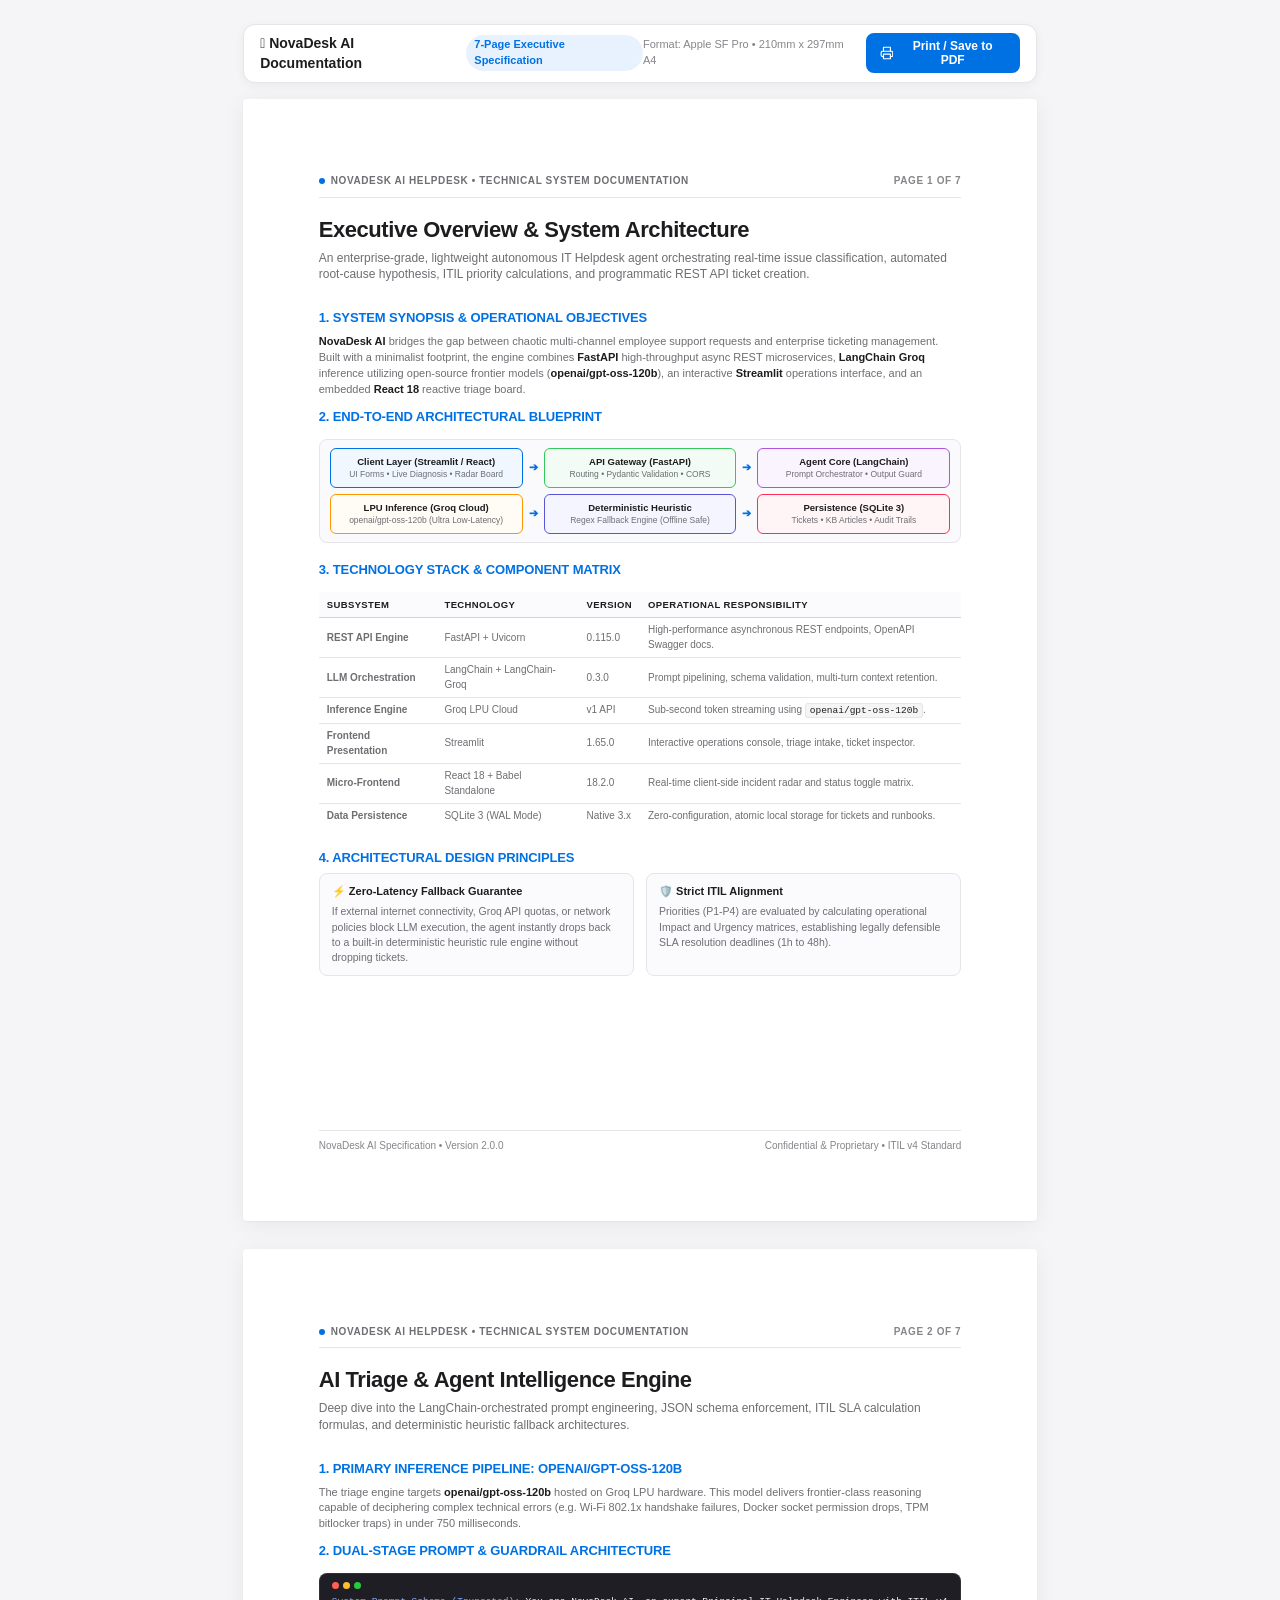
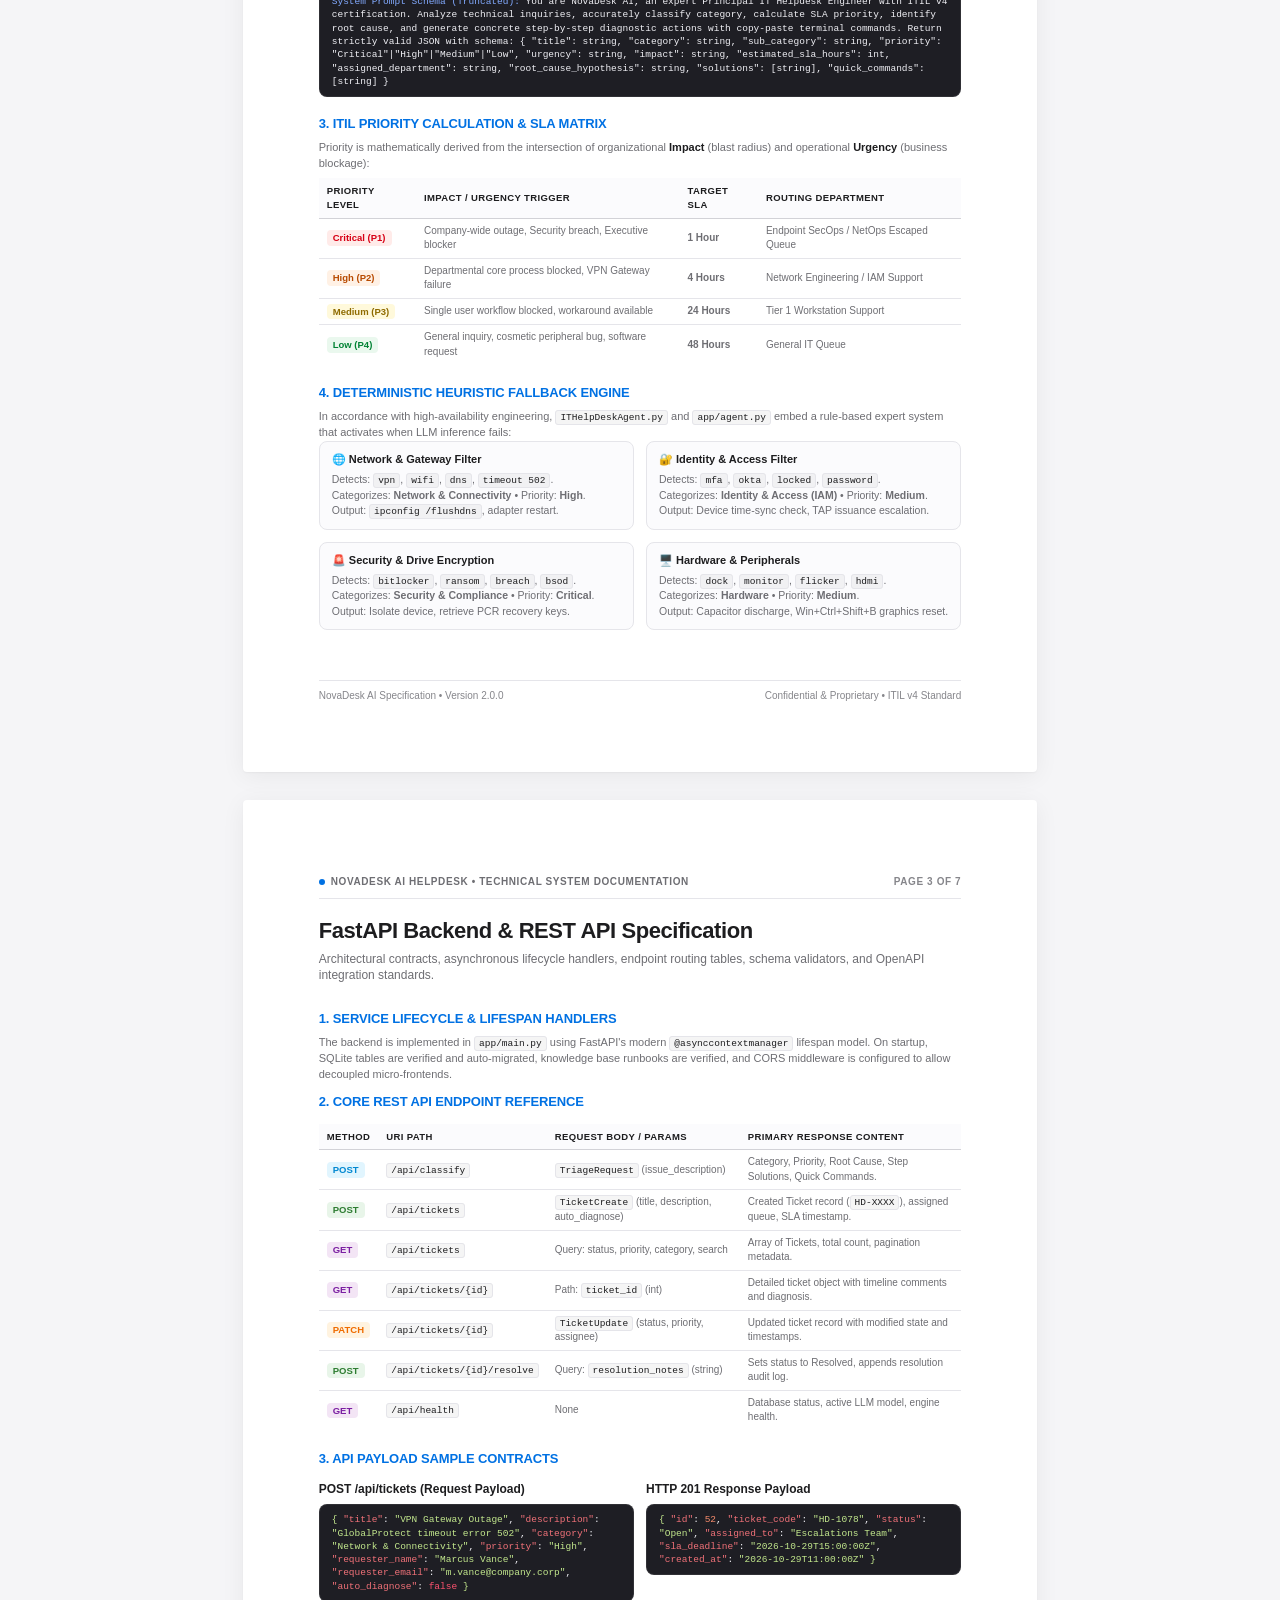
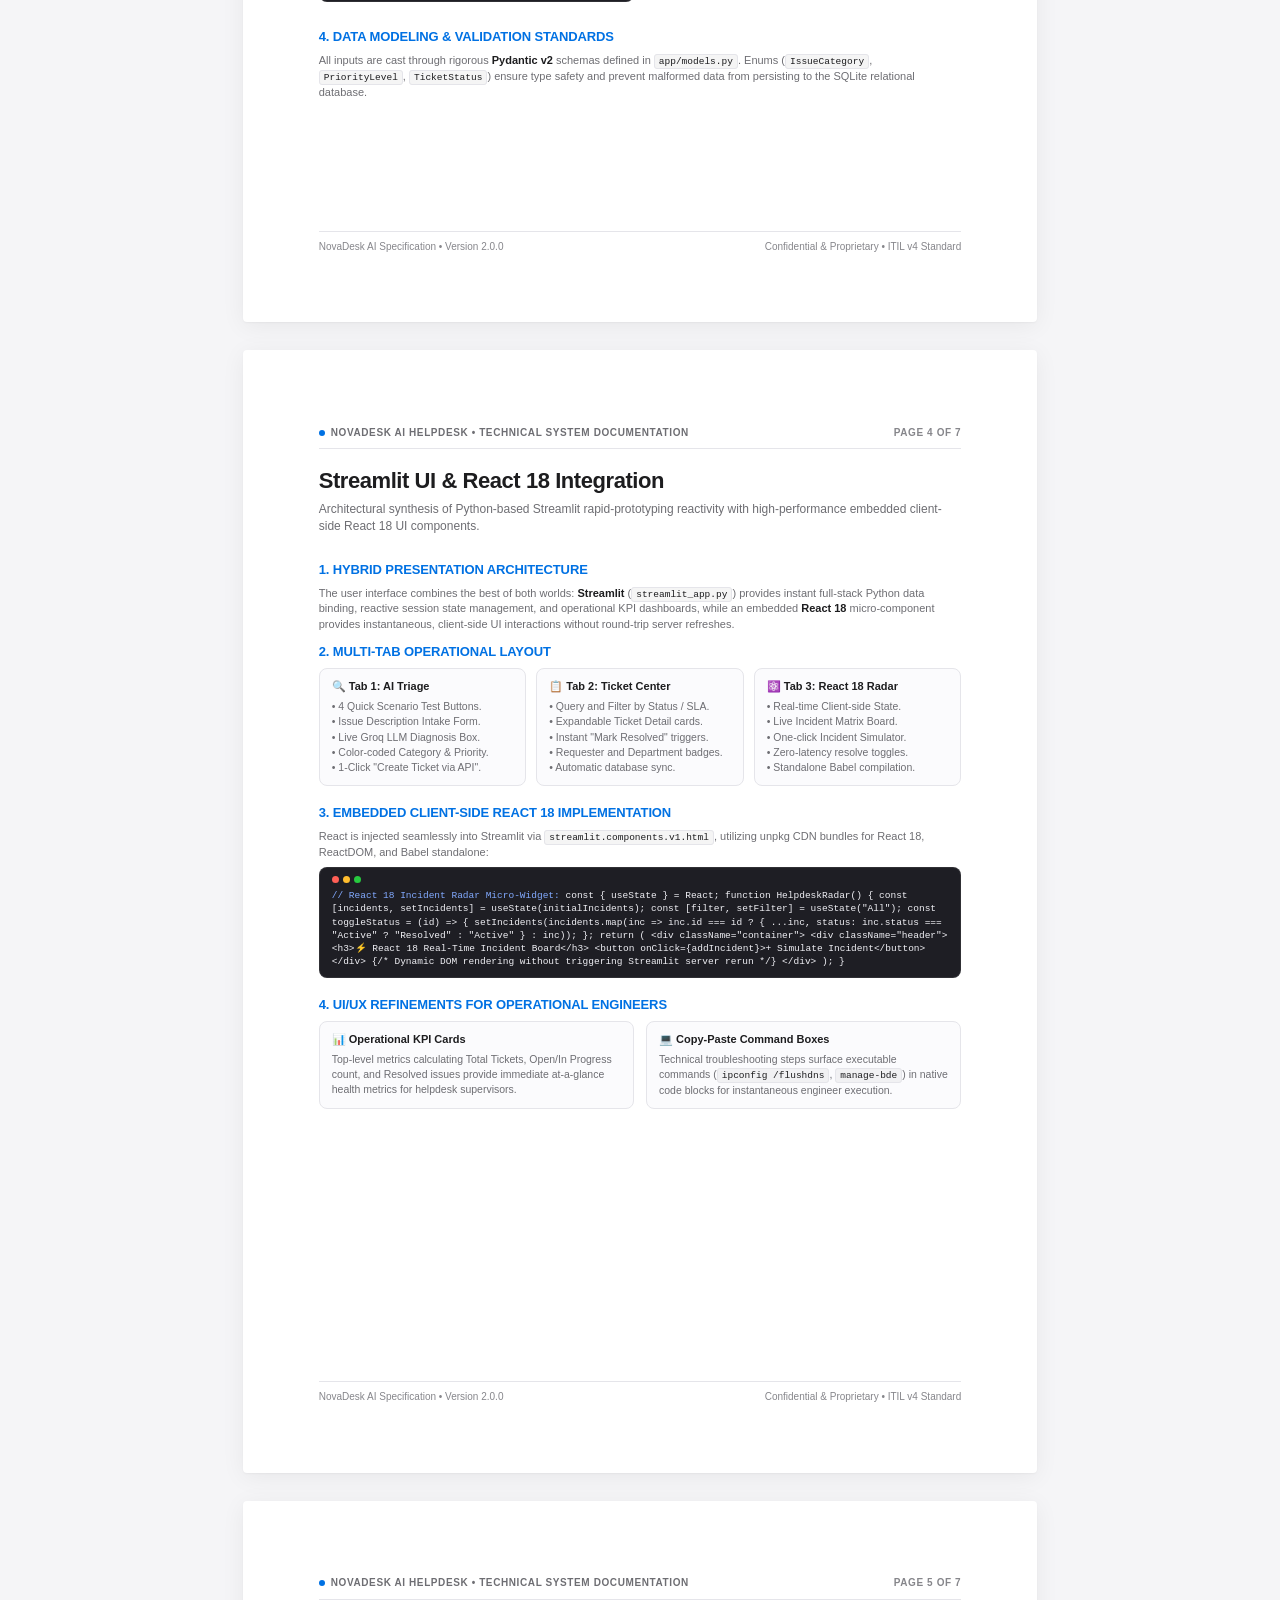
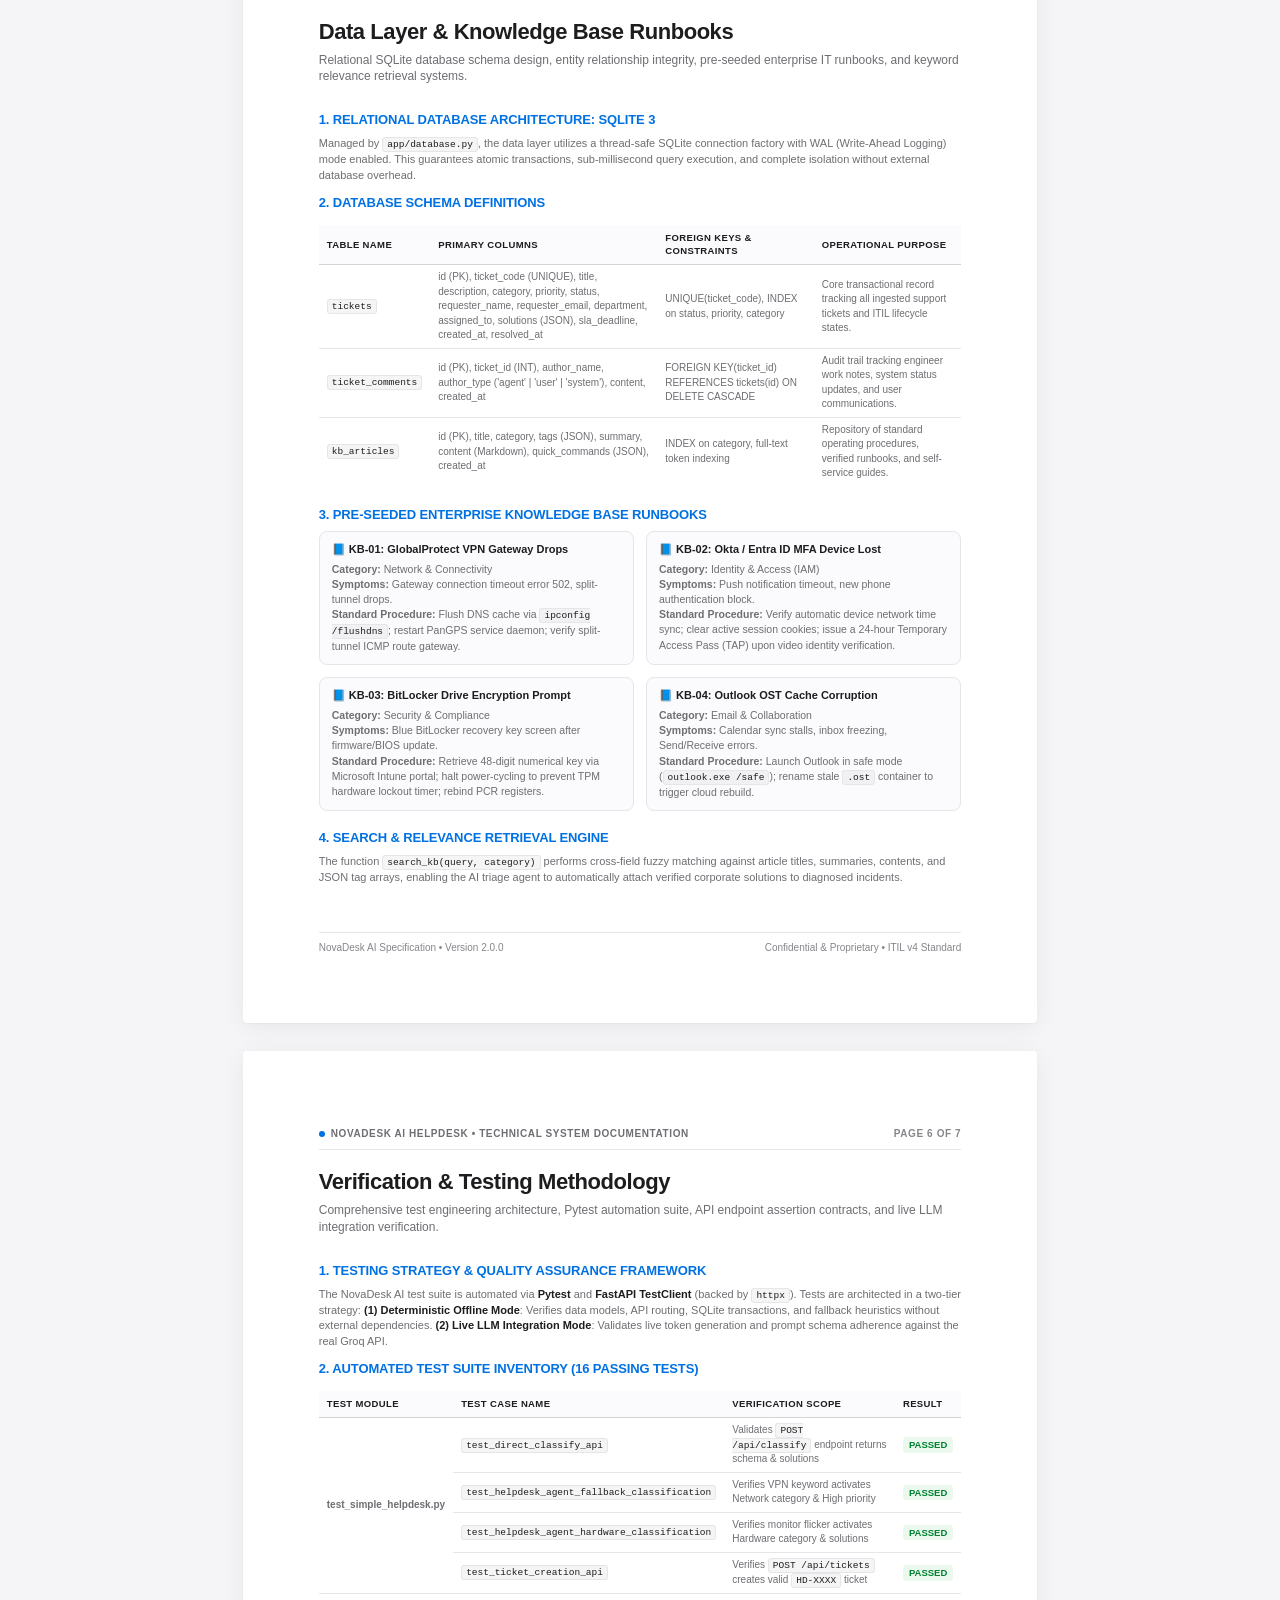
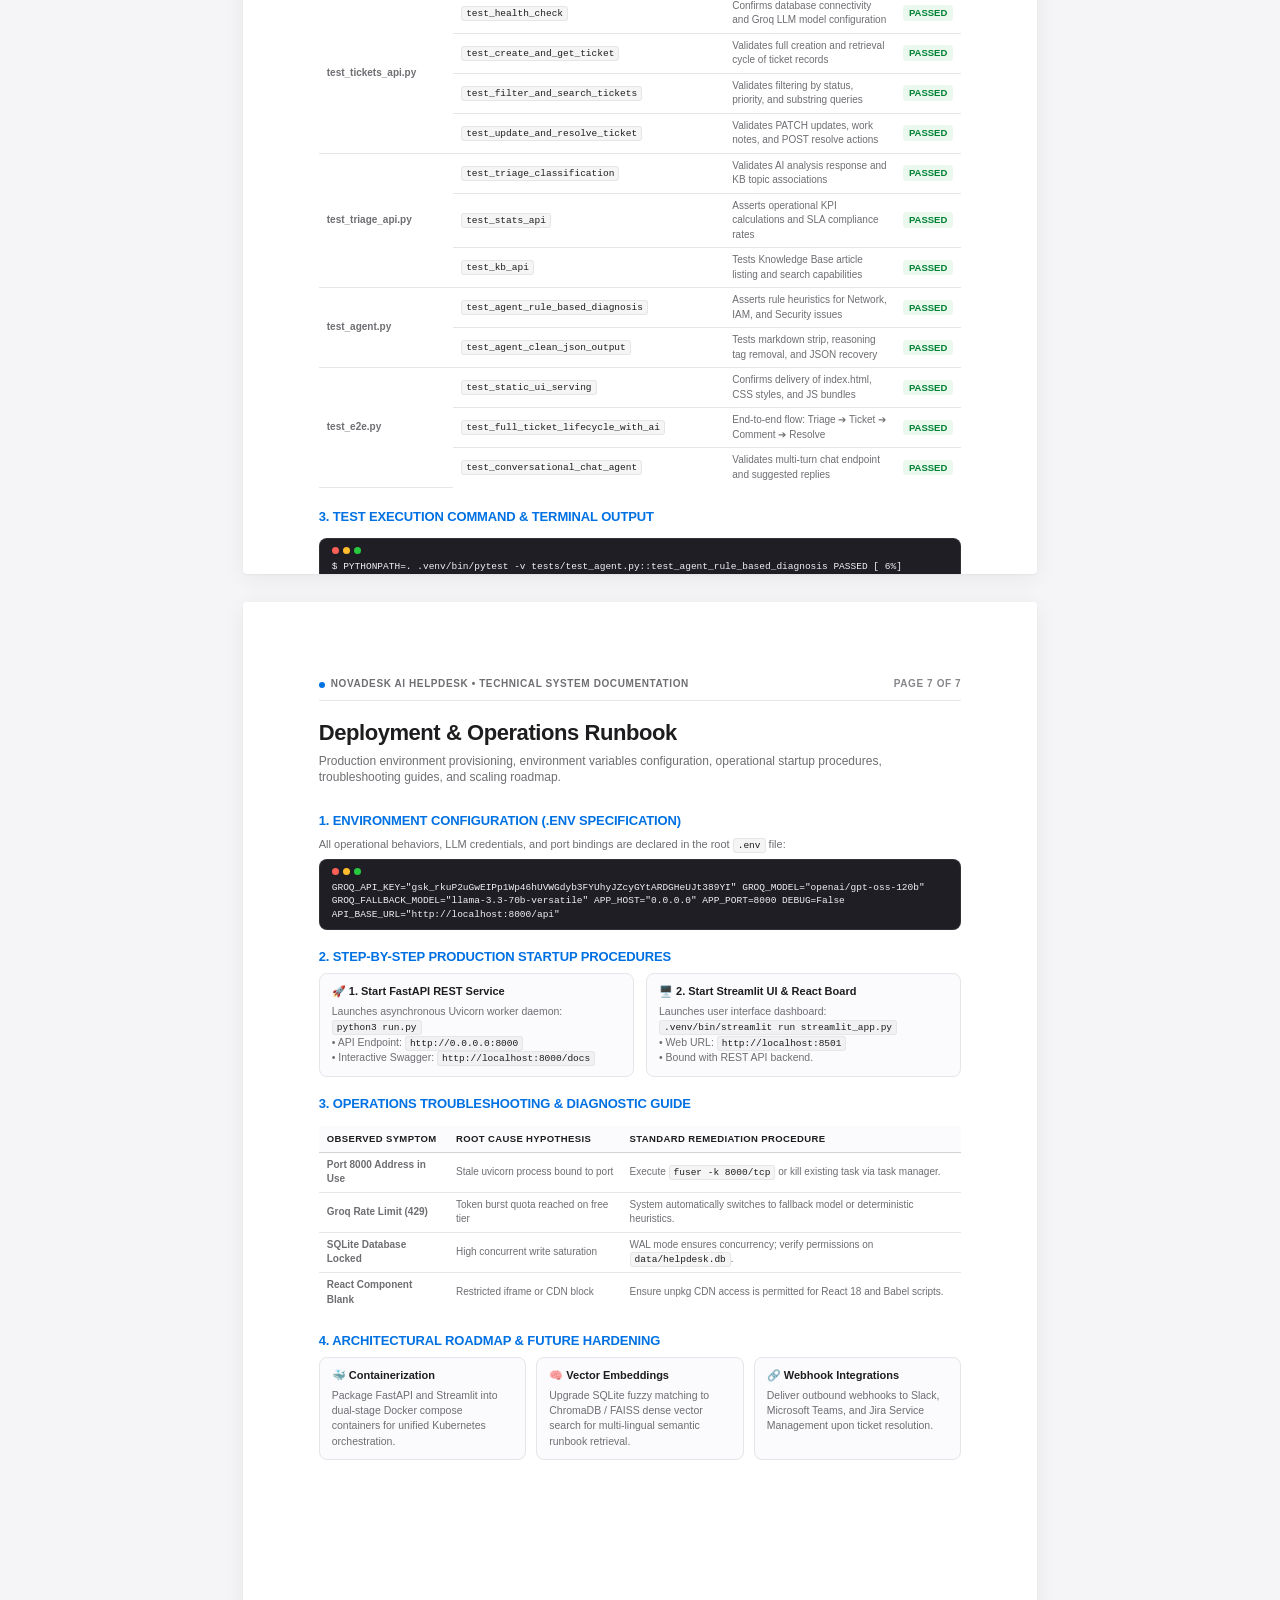
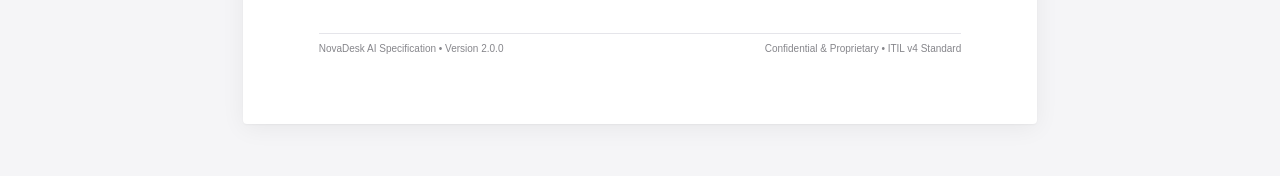
==== DOCUMENTATION.html @ a4d8ae7a "feat: complete IT Helpdesk Agent with FastAPI, LangChain Groq, Streamlit and React" ====
<!DOCTYPE html>
<html lang="en">
<head>
  <meta charset="UTF-8">
  <meta name="viewport" content="width=device-width, initial-scale=1.0">
  <title>NovaDesk AI — Comprehensive 7-Page Architecture Documentation</title>
  <style>
    @import url('https://fonts.cdnfonts.com/css/sf-pro-display');

    :root {
      --font-system: -apple-system, BlinkMacSystemFont, "SF Pro Display", "SF Pro Text", "SF Pro", "Helvetica Neue", Helvetica, Arial, sans-serif;
      --font-mono: "SF Mono", Menlo, Monaco, "Consolas", monospace;
      --color-bg: #f5f5f7;
      --color-page: #ffffff;
      --color-text-primary: #1d1d1f;
      --color-text-secondary: #6e6e73;
      --color-text-tertiary: #86868b;
      --color-accent: #0071e3;
      --color-accent-hover: #0077ed;
      --color-accent-subtle: #e8f2ff;
      --color-border: #d2d2d7;
      --color-border-subtle: #e5e5ea;
      --color-surface-subtle: #fbfbfd;
      --color-code-bg: #1e1e24;
      --color-code-text: #f0f0f5;
      
      --color-critical: #d70015;
      --color-critical-bg: #ffebe9;
      --color-high: #b84a00;
      --color-high-bg: #fff1e5;
      --color-medium: #8f6b00;
      --color-medium-bg: #fff9db;
      --color-low: #008234;
      --color-low-bg: #eaf8ee;
    }

    * {
      box-sizing: border-box;
      margin: 0;
      padding: 0;
    }

    body {
      font-family: var(--font-system);
      background-color: var(--color-bg);
      color: var(--color-text-primary);
      -webkit-font-smoothing: antialiased;
      -moz-osx-font-smoothing: grayscale;
      line-height: 1.45;
      padding: 24px 0;
    }

    @page {
      size: A4 portrait;
      margin: 0;
    }

    @media print {
      body {
        background-color: #ffffff;
        padding: 0;
      }
      .no-print {
        display: none !important;
      }
      .page {
        margin: 0 !important;
        box-shadow: none !important;
        border-radius: 0 !important;
        page-break-after: always;
        break-after: page;
        height: 297mm;
        max-height: 297mm;
      }
    }

    .top-toolbar {
      max-width: 210mm;
      margin: 0 auto 16px auto;
      display: flex;
      justify-content: space-between;
      align-items: center;
      padding: 8px 16px;
      background: #ffffff;
      border-radius: 12px;
      box-shadow: 0 2px 10px rgba(0,0,0,0.05);
      border: 1px solid var(--color-border-subtle);
    }

    .top-toolbar h1 {
      font-size: 14px;
      font-weight: 600;
      color: var(--color-text-primary);
      display: flex;
      align-items: center;
      gap: 8px;
    }

    .top-toolbar .badge {
      background: var(--color-accent-subtle);
      color: var(--color-accent);
      padding: 2px 8px;
      border-radius: 100px;
      font-size: 11px;
      font-weight: 600;
    }

    .btn-print {
      background: var(--color-accent);
      color: #ffffff;
      border: none;
      padding: 6px 14px;
      border-radius: 8px;
      font-size: 12px;
      font-weight: 600;
      cursor: pointer;
      display: inline-flex;
      align-items: center;
      gap: 6px;
      transition: background 0.15s ease;
      font-family: var(--font-system);
    }

    .btn-print:hover {
      background: var(--color-accent-hover);
    }

    .page {
      width: 210mm;
      height: 297mm;
      min-height: 297mm;
      margin: 0 auto 28px auto;
      background: var(--color-page);
      box-shadow: 0 4px 24px rgba(0,0,0,0.06), 0 1px 2px rgba(0,0,0,0.04);
      padding: 20mm 20mm 18mm 20mm;
      position: relative;
      display: flex;
      flex-direction: column;
      justify-content: space-between;
      overflow: hidden;
      border-radius: 4px;
    }

    .page-header {
      display: flex;
      justify-content: space-between;
      align-items: center;
      border-bottom: 1px solid var(--color-border-subtle);
      padding-bottom: 8px;
      margin-bottom: 16px;
      font-size: 10px;
      text-transform: uppercase;
      letter-spacing: 0.06em;
      color: var(--color-text-tertiary);
      font-weight: 600;
    }

    .page-header-brand {
      display: flex;
      align-items: center;
      gap: 6px;
      color: var(--color-text-secondary);
    }

    .page-header-brand .dot {
      width: 6px;
      height: 6px;
      border-radius: 50%;
      background: var(--color-accent);
    }

    .page-footer {
      display: flex;
      justify-content: space-between;
      align-items: center;
      border-top: 1px solid var(--color-border-subtle);
      padding-top: 8px;
      margin-top: 12px;
      font-size: 10px;
      color: var(--color-text-tertiary);
      font-weight: 500;
    }

    .page-content {
      flex: 1;
      display: flex;
      flex-direction: column;
    }

    h1.page-title {
      font-size: 22px;
      font-weight: 700;
      letter-spacing: -0.02em;
      color: var(--color-text-primary);
      margin-bottom: 4px;
    }

    p.page-subtitle {
      font-size: 12px;
      color: var(--color-text-secondary);
      margin-bottom: 16px;
      line-height: 1.4;
    }

    h2.section-heading {
      font-size: 13px;
      font-weight: 700;
      letter-spacing: -0.01em;
      text-transform: uppercase;
      color: var(--color-accent);
      margin-top: 10px;
      margin-bottom: 6px;
      display: flex;
      align-items: center;
      gap: 6px;
    }

    h3.subsection-heading {
      font-size: 12px;
      font-weight: 600;
      color: var(--color-text-primary);
      margin-top: 6px;
      margin-bottom: 4px;
    }

    p, li {
      font-size: 11px;
      color: var(--color-text-secondary);
      line-height: 1.45;
    }

    p strong, li strong {
      color: var(--color-text-primary);
      font-weight: 600;
    }

    ul, ol {
      padding-left: 16px;
      margin-bottom: 8px;
    }

    li {
      margin-bottom: 2px;
    }

    .grid-2 {
      display: grid;
      grid-template-columns: 1fr 1fr;
      gap: 12px;
      margin-bottom: 8px;
    }

    .grid-3 {
      display: grid;
      grid-template-columns: 1fr 1fr 1fr;
      gap: 10px;
      margin-bottom: 8px;
    }

    .grid-4 {
      display: grid;
      grid-template-columns: repeat(4, 1fr);
      gap: 8px;
      margin-bottom: 8px;
    }

    .card {
      background: var(--color-surface-subtle);
      border: 1px solid var(--color-border-subtle);
      border-radius: 8px;
      padding: 10px 12px;
    }

    .card-title {
      font-size: 11px;
      font-weight: 700;
      color: var(--color-text-primary);
      margin-bottom: 4px;
      display: flex;
      align-items: center;
      gap: 5px;
    }

    .card-body {
      font-size: 10.5px;
      color: var(--color-text-secondary);
    }

    table.apple-table {
      width: 100%;
      border-collapse: collapse;
      font-size: 10px;
      margin: 6px 0 10px 0;
    }

    table.apple-table th {
      background: var(--color-surface-subtle);
      color: var(--color-text-primary);
      font-weight: 600;
      text-align: left;
      padding: 6px 8px;
      border-bottom: 1px solid var(--color-border);
      font-size: 9.5px;
      text-transform: uppercase;
      letter-spacing: 0.04em;
    }

    table.apple-table td {
      padding: 5px 8px;
      border-bottom: 1px solid var(--color-border-subtle);
      color: var(--color-text-secondary);
    }

    table.apple-table tr:last-child td {
      border-bottom: none;
    }

    .badge-pill {
      display: inline-block;
      padding: 1px 6px;
      border-radius: 4px;
      font-size: 9.5px;
      font-weight: 600;
      text-align: center;
    }

    .badge-critical { background: var(--color-critical-bg); color: var(--color-critical); }
    .badge-high { background: var(--color-high-bg); color: var(--color-high); }
    .badge-medium { background: var(--color-medium-bg); color: var(--color-medium); }
    .badge-low { background: var(--color-low-bg); color: var(--color-low); }
    .badge-neutral { background: var(--color-surface-subtle); color: var(--color-text-secondary); border: 1px solid var(--color-border-subtle); }

    .code-terminal {
      background: var(--color-code-bg);
      border-radius: 8px;
      padding: 8px 12px;
      color: var(--color-code-text);
      font-family: var(--font-mono);
      font-size: 9.5px;
      line-height: 1.4;
      margin: 6px 0 8px 0;
      position: relative;
      border: 1px solid rgba(255,255,255,0.08);
    }

    .terminal-dots {
      display: flex;
      gap: 4px;
      margin-bottom: 6px;
    }

    .terminal-dot {
      width: 7px;
      height: 7px;
      border-radius: 50%;
    }

    .dot-red { background: #ff5f56; }
    .dot-yellow { background: #ffbd2e; }
    .dot-green { background: #27c93f; }

    .inline-code {
      font-family: var(--font-mono);
      font-size: 9.5px;
      background: rgba(0,0,0,0.04);
      padding: 1px 4px;
      border-radius: 3px;
      color: var(--color-text-primary);
      border: 1px solid var(--color-border-subtle);
    }

    .diagram-container {
      background: #fafafc;
      border: 1px solid var(--color-border-subtle);
      border-radius: 8px;
      padding: 8px 10px;
      margin: 6px 0 8px 0;
    }

    .diagram-row {
      display: flex;
      justify-content: space-between;
      align-items: center;
      gap: 6px;
      margin-bottom: 4px;
    }

    .diagram-row:last-child {
      margin-bottom: 0;
    }

    .diagram-box {
      flex: 1;
      text-align: center;
      padding: 6px 4px;
      background: #ffffff;
      border: 1px solid var(--color-border);
      border-radius: 6px;
      font-size: 9.5px;
      font-weight: 600;
      color: var(--color-text-primary);
    }

    .diagram-box span {
      display: block;
      font-size: 8.5px;
      font-weight: 400;
      color: var(--color-text-secondary);
    }

    .diagram-arrow {
      font-size: 11px;
      color: var(--color-accent);
      font-weight: bold;
    }

    .callout {
      border-left: 3px solid var(--color-accent);
      background: var(--color-accent-subtle);
      padding: 6px 10px;
      border-radius: 0 6px 6px 0;
      margin: 6px 0;
      font-size: 10.5px;
      color: var(--color-text-primary);
    }
  </style>
</head>
<body>

  <!-- Top Toolbar -->
  <div class="top-toolbar no-print">
    <h1>
      <span> NovaDesk AI Documentation</span>
      <span class="badge">7-Page Executive Specification</span>
    </h1>
    <div style="display: flex; gap: 8px; align-items: center;">
      <span style="font-size: 11px; color: var(--color-text-tertiary);">Format: Apple SF Pro • 210mm x 297mm A4</span>
      <button onclick="window.print()" class="btn-print">
        <svg width="14" height="14" viewBox="0 0 24 24" fill="none" stroke="currentColor" stroke-width="2" stroke-linecap="round" stroke-linejoin="round"><path d="M6 9V2h12v7"></path><path d="M6 18H4a2 2 0 0 1-2-2v-5a2 2 0 0 1 2-2h16a2 2 0 0 1 2 2v5a2 2 0 0 1-2 2h-2"></path><rect x="6" y="14" width="12" height="8"></rect></svg>
        Print / Save to PDF
      </button>
    </div>
  </div>

  <!-- ========================================================================= -->
  <!-- PAGE 1: EXECUTIVE OVERVIEW & ARCHITECTURE BLUEPRINT -->
  <!-- ========================================================================= -->
  <div class="page" id="page-1">
    <div class="page-header">
      <div class="page-header-brand">
        <div class="dot"></div>
        <span>NovaDesk AI Helpdesk • Technical System Documentation</span>
      </div>
      <div>Page 1 of 7</div>
    </div>

    <div class="page-content">
      <h1 class="page-title">Executive Overview & System Architecture</h1>
      <p class="page-subtitle">
        An enterprise-grade, lightweight autonomous IT Helpdesk agent orchestrating real-time issue classification, automated root-cause hypothesis, ITIL priority calculations, and programmatic REST API ticket creation.
      </p>

      <h2 class="section-heading">1. System Synopsis & Operational Objectives</h2>
      <p>
        <strong>NovaDesk AI</strong> bridges the gap between chaotic multi-channel employee support requests and enterprise ticketing management. Built with a minimalist footprint, the engine combines <strong>FastAPI</strong> high-throughput async REST microservices, <strong>LangChain Groq</strong> inference utilizing open-source frontier models (<strong>openai/gpt-oss-120b</strong>), an interactive <strong>Streamlit</strong> operations interface, and an embedded <strong>React 18</strong> reactive triage board.
      </p>

      <h2 class="section-heading">2. End-to-End Architectural Blueprint</h2>
      <div class="diagram-container">
        <div class="diagram-row">
          <div class="diagram-box" style="border-color: #0071e3; background: #f0f7ff;">
            Client Layer (Streamlit / React)
            <span>UI Forms • Live Diagnosis • Radar Board</span>
          </div>
          <div class="diagram-arrow">➔</div>
          <div class="diagram-box" style="border-color: #34c759; background: #f2fcf4;">
            API Gateway (FastAPI)
            <span>Routing • Pydantic Validation • CORS</span>
          </div>
          <div class="diagram-arrow">➔</div>
          <div class="diagram-box" style="border-color: #af52de; background: #faf4fe;">
            Agent Core (LangChain)
            <span>Prompt Orchestrator • Output Guard</span>
          </div>
        </div>
        <div class="diagram-row" style="margin-top: 6px;">
          <div class="diagram-box" style="border-color: #ff9500; background: #fffbf5;">
            LPU Inference (Groq Cloud)
            <span>openai/gpt-oss-120b (Ultra Low-Latency)</span>
          </div>
          <div class="diagram-arrow">➔</div>
          <div class="diagram-box" style="border-color: #5856d6; background: #f5f5ff;">
            Deterministic Heuristic
            <span>Regex Fallback Engine (Offline Safe)</span>
          </div>
          <div class="diagram-arrow">➔</div>
          <div class="diagram-box" style="border-color: #ff2d55; background: #fff5f7;">
            Persistence (SQLite 3)
            <span>Tickets • KB Articles • Audit Trails</span>
          </div>
        </div>
      </div>

      <h2 class="section-heading">3. Technology Stack & Component Matrix</h2>
      <table class="apple-table">
        <thead>
          <tr>
            <th>Subsystem</th>
            <th>Technology</th>
            <th>Version</th>
            <th>Operational Responsibility</th>
          </tr>
        </thead>
        <tbody>
          <tr>
            <td><strong>REST API Engine</strong></td>
            <td>FastAPI + Uvicorn</td>
            <td>0.115.0</td>
            <td>High-performance asynchronous REST endpoints, OpenAPI Swagger docs.</td>
          </tr>
          <tr>
            <td><strong>LLM Orchestration</strong></td>
            <td>LangChain + LangChain-Groq</td>
            <td>0.3.0</td>
            <td>Prompt pipelining, schema validation, multi-turn context retention.</td>
          </tr>
          <tr>
            <td><strong>Inference Engine</strong></td>
            <td>Groq LPU Cloud</td>
            <td>v1 API</td>
            <td>Sub-second token streaming using <span class="inline-code">openai/gpt-oss-120b</span>.</td>
          </tr>
          <tr>
            <td><strong>Frontend Presentation</strong></td>
            <td>Streamlit</td>
            <td>1.65.0</td>
            <td>Interactive operations console, triage intake, ticket inspector.</td>
          </tr>
          <tr>
            <td><strong>Micro-Frontend</strong></td>
            <td>React 18 + Babel Standalone</td>
            <td>18.2.0</td>
            <td>Real-time client-side incident radar and status toggle matrix.</td>
          </tr>
          <tr>
            <td><strong>Data Persistence</strong></td>
            <td>SQLite 3 (WAL Mode)</td>
            <td>Native 3.x</td>
            <td>Zero-configuration, atomic local storage for tickets and runbooks.</td>
          </tr>
        </tbody>
      </table>

      <h2 class="section-heading">4. Architectural Design Principles</h2>
      <div class="grid-2">
        <div class="card">
          <div class="card-title">⚡ Zero-Latency Fallback Guarantee</div>
          <div class="card-body">
            If external internet connectivity, Groq API quotas, or network policies block LLM execution, the agent instantly drops back to a built-in deterministic heuristic rule engine without dropping tickets.
          </div>
        </div>
        <div class="card">
          <div class="card-title">🛡️ Strict ITIL Alignment</div>
          <div class="card-body">
            Priorities (P1-P4) are evaluated by calculating operational Impact and Urgency matrices, establishing legally defensible SLA resolution deadlines (1h to 48h).
          </div>
        </div>
      </div>
    </div>

    <div class="page-footer">
      <div>NovaDesk AI Specification • Version 2.0.0</div>
      <div>Confidential & Proprietary • ITIL v4 Standard</div>
    </div>
  </div>

  <!-- ========================================================================= -->
  <!-- PAGE 2: AI TRIAGE & AGENT INTELLIGENCE ENGINE -->
  <!-- ========================================================================= -->
  <div class="page" id="page-2">
    <div class="page-header">
      <div class="page-header-brand">
        <div class="dot"></div>
        <span>NovaDesk AI Helpdesk • Technical System Documentation</span>
      </div>
      <div>Page 2 of 7</div>
    </div>

    <div class="page-content">
      <h1 class="page-title">AI Triage & Agent Intelligence Engine</h1>
      <p class="page-subtitle">
        Deep dive into the LangChain-orchestrated prompt engineering, JSON schema enforcement, ITIL SLA calculation formulas, and deterministic heuristic fallback architectures.
      </p>

      <h2 class="section-heading">1. Primary Inference Pipeline: openai/gpt-oss-120b</h2>
      <p>
        The triage engine targets <strong>openai/gpt-oss-120b</strong> hosted on Groq LPU hardware. This model delivers frontier-class reasoning capable of deciphering complex technical errors (e.g. Wi-Fi 802.1x handshake failures, Docker socket permission drops, TPM bitlocker traps) in under 750 milliseconds.
      </p>

      <h2 class="section-heading">2. Dual-Stage Prompt & Guardrail Architecture</h2>
      <div class="code-terminal">
        <div class="terminal-dots">
          <div class="terminal-dot dot-red"></div>
          <div class="terminal-dot dot-yellow"></div>
          <div class="terminal-dot dot-green"></div>
        </div>
<span style="color:#82aaff">System Prompt Schema (Truncated):</span>
You are NovaDesk AI, an expert Principal IT Helpdesk Engineer with ITIL v4 certification.
Analyze technical inquiries, accurately classify category, calculate SLA priority, identify root cause,
and generate concrete step-by-step diagnostic actions with copy-paste terminal commands.
Return strictly valid JSON with schema:
{
  "title": string, "category": string, "sub_category": string, "priority": "Critical"|"High"|"Medium"|"Low",
  "urgency": string, "impact": string, "estimated_sla_hours": int, "assigned_department": string,
  "root_cause_hypothesis": string, "solutions": [string], "quick_commands": [string]
}
      </div>

      <h2 class="section-heading">3. ITIL Priority Calculation & SLA Matrix</h2>
      <p>
        Priority is mathematically derived from the intersection of organizational <strong>Impact</strong> (blast radius) and operational <strong>Urgency</strong> (business blockage):
      </p>
      <table class="apple-table">
        <thead>
          <tr>
            <th>Priority Level</th>
            <th>Impact / Urgency Trigger</th>
            <th>Target SLA</th>
            <th>Routing Department</th>
          </tr>
        </thead>
        <tbody>
          <tr>
            <td><span class="badge-pill badge-critical">Critical (P1)</span></td>
            <td>Company-wide outage, Security breach, Executive blocker</td>
            <td><strong>1 Hour</strong></td>
            <td>Endpoint SecOps / NetOps Escaped Queue</td>
          </tr>
          <tr>
            <td><span class="badge-pill badge-high">High (P2)</span></td>
            <td>Departmental core process blocked, VPN Gateway failure</td>
            <td><strong>4 Hours</strong></td>
            <td>Network Engineering / IAM Support</td>
          </tr>
          <tr>
            <td><span class="badge-pill badge-medium">Medium (P3)</span></td>
            <td>Single user workflow blocked, workaround available</td>
            <td><strong>24 Hours</strong></td>
            <td>Tier 1 Workstation Support</td>
          </tr>
          <tr>
            <td><span class="badge-pill badge-low">Low (P4)</span></td>
            <td>General inquiry, cosmetic peripheral bug, software request</td>
            <td><strong>48 Hours</strong></td>
            <td>General IT Queue</td>
          </tr>
        </tbody>
      </table>

      <h2 class="section-heading">4. Deterministic Heuristic Fallback Engine</h2>
      <p>
        In accordance with high-availability engineering, <span class="inline-code">ITHelpDeskAgent.py</span> and <span class="inline-code">app/agent.py</span> embed a rule-based expert system that activates when LLM inference fails:
      </p>
      <div class="grid-2">
        <div class="card">
          <div class="card-title">🌐 Network & Gateway Filter</div>
          <div class="card-body">
            Detects: <span class="inline-code">vpn</span>, <span class="inline-code">wifi</span>, <span class="inline-code">dns</span>, <span class="inline-code">timeout 502</span>.<br>
            Categorizes: <strong>Network & Connectivity</strong> • Priority: <strong>High</strong>.<br>
            Output: <span class="inline-code">ipconfig /flushdns</span>, adapter restart.
          </div>
        </div>
        <div class="card">
          <div class="card-title">🔐 Identity & Access Filter</div>
          <div class="card-body">
            Detects: <span class="inline-code">mfa</span>, <span class="inline-code">okta</span>, <span class="inline-code">locked</span>, <span class="inline-code">password</span>.<br>
            Categorizes: <strong>Identity & Access (IAM)</strong> • Priority: <strong>Medium</strong>.<br>
            Output: Device time-sync check, TAP issuance escalation.
          </div>
        </div>
        <div class="card">
          <div class="card-title">🚨 Security & Drive Encryption</div>
          <div class="card-body">
            Detects: <span class="inline-code">bitlocker</span>, <span class="inline-code">ransom</span>, <span class="inline-code">breach</span>, <span class="inline-code">bsod</span>.<br>
            Categorizes: <strong>Security & Compliance</strong> • Priority: <strong>Critical</strong>.<br>
            Output: Isolate device, retrieve PCR recovery keys.
          </div>
        </div>
        <div class="card">
          <div class="card-title">🖥️ Hardware & Peripherals</div>
          <div class="card-body">
            Detects: <span class="inline-code">dock</span>, <span class="inline-code">monitor</span>, <span class="inline-code">flicker</span>, <span class="inline-code">hdmi</span>.<br>
            Categorizes: <strong>Hardware</strong> • Priority: <strong>Medium</strong>.<br>
            Output: Capacitor discharge, Win+Ctrl+Shift+B graphics reset.
          </div>
        </div>
      </div>
    </div>

    <div class="page-footer">
      <div>NovaDesk AI Specification • Version 2.0.0</div>
      <div>Confidential & Proprietary • ITIL v4 Standard</div>
    </div>
  </div>

  <!-- ========================================================================= -->
  <!-- PAGE 3: FASTAPI BACKEND & REST API SPECIFICATION -->
  <!-- ========================================================================= -->
  <div class="page" id="page-3">
    <div class="page-header">
      <div class="page-header-brand">
        <div class="dot"></div>
        <span>NovaDesk AI Helpdesk • Technical System Documentation</span>
      </div>
      <div>Page 3 of 7</div>
    </div>

    <div class="page-content">
      <h1 class="page-title">FastAPI Backend & REST API Specification</h1>
      <p class="page-subtitle">
        Architectural contracts, asynchronous lifecycle handlers, endpoint routing tables, schema validators, and OpenAPI integration standards.
      </p>

      <h2 class="section-heading">1. Service Lifecycle & Lifespan Handlers</h2>
      <p>
        The backend is implemented in <span class="inline-code">app/main.py</span> using FastAPI's modern <span class="inline-code">@asynccontextmanager</span> lifespan model. On startup, SQLite tables are verified and auto-migrated, knowledge base runbooks are verified, and CORS middleware is configured to allow decoupled micro-frontends.
      </p>

      <h2 class="section-heading">2. Core REST API Endpoint Reference</h2>
      <table class="apple-table">
        <thead>
          <tr>
            <th>Method</th>
            <th>URI Path</th>
            <th>Request Body / Params</th>
            <th>Primary Response Content</th>
          </tr>
        </thead>
        <tbody>
          <tr>
            <td><span class="badge-pill" style="background:#e1f5fe; color:#0288d1;">POST</span></td>
            <td><span class="inline-code">/api/classify</span></td>
            <td><span class="inline-code">TriageRequest</span> (issue_description)</td>
            <td>Category, Priority, Root Cause, Step Solutions, Quick Commands.</td>
          </tr>
          <tr>
            <td><span class="badge-pill" style="background:#e8f5e9; color:#2e7d32;">POST</span></td>
            <td><span class="inline-code">/api/tickets</span></td>
            <td><span class="inline-code">TicketCreate</span> (title, description, auto_diagnose)</td>
            <td>Created Ticket record (<span class="inline-code">HD-XXXX</span>), assigned queue, SLA timestamp.</td>
          </tr>
          <tr>
            <td><span class="badge-pill" style="background:#f3e5f5; color:#7b1fa2;">GET</span></td>
            <td><span class="inline-code">/api/tickets</span></td>
            <td>Query: status, priority, category, search</td>
            <td>Array of Tickets, total count, pagination metadata.</td>
          </tr>
          <tr>
            <td><span class="badge-pill" style="background:#f3e5f5; color:#7b1fa2;">GET</span></td>
            <td><span class="inline-code">/api/tickets/{id}</span></td>
            <td>Path: <span class="inline-code">ticket_id</span> (int)</td>
            <td>Detailed ticket object with timeline comments and diagnosis.</td>
          </tr>
          <tr>
            <td><span class="badge-pill" style="background:#fff3e0; color:#ef6c00;">PATCH</span></td>
            <td><span class="inline-code">/api/tickets/{id}</span></td>
            <td><span class="inline-code">TicketUpdate</span> (status, priority, assignee)</td>
            <td>Updated ticket record with modified state and timestamps.</td>
          </tr>
          <tr>
            <td><span class="badge-pill" style="background:#e8f5e9; color:#2e7d32;">POST</span></td>
            <td><span class="inline-code">/api/tickets/{id}/resolve</span></td>
            <td>Query: <span class="inline-code">resolution_notes</span> (string)</td>
            <td>Sets status to Resolved, appends resolution audit log.</td>
          </tr>
          <tr>
            <td><span class="badge-pill" style="background:#f3e5f5; color:#7b1fa2;">GET</span></td>
            <td><span class="inline-code">/api/health</span></td>
            <td>None</td>
            <td>Database status, active LLM model, engine health.</td>
          </tr>
        </tbody>
      </table>

      <h2 class="section-heading">3. API Payload Sample Contracts</h2>
      <div class="grid-2">
        <div>
          <h3 class="subsection-heading">POST /api/tickets (Request Payload)</h3>
          <div class="code-terminal">
<span style="color:#c3e88d;">{</span>
  <span style="color:#f07178;">"title"</span>: <span style="color:#c3e88d;">"VPN Gateway Outage"</span>,
  <span style="color:#f07178;">"description"</span>: <span style="color:#c3e88d;">"GlobalProtect timeout error 502"</span>,
  <span style="color:#f07178;">"category"</span>: <span style="color:#c3e88d;">"Network & Connectivity"</span>,
  <span style="color:#f07178;">"priority"</span>: <span style="color:#c3e88d;">"High"</span>,
  <span style="color:#f07178;">"requester_name"</span>: <span style="color:#c3e88d;">"Marcus Vance"</span>,
  <span style="color:#f07178;">"requester_email"</span>: <span style="color:#c3e88d;">"m.vance@company.corp"</span>,
  <span style="color:#f07178;">"auto_diagnose"</span>: <span style="color:#ff5370;">false</span>
<span style="color:#c3e88d;">}</span>
          </div>
        </div>
        <div>
          <h3 class="subsection-heading">HTTP 201 Response Payload</h3>
          <div class="code-terminal">
<span style="color:#c3e88d;">{</span>
  <span style="color:#f07178;">"id"</span>: <span style="color:#f78c6c;">52</span>,
  <span style="color:#f07178;">"ticket_code"</span>: <span style="color:#c3e88d;">"HD-1078"</span>,
  <span style="color:#f07178;">"status"</span>: <span style="color:#c3e88d;">"Open"</span>,
  <span style="color:#f07178;">"assigned_to"</span>: <span style="color:#c3e88d;">"Escalations Team"</span>,
  <span style="color:#f07178;">"sla_deadline"</span>: <span style="color:#c3e88d;">"2026-10-29T15:00:00Z"</span>,
  <span style="color:#f07178;">"created_at"</span>: <span style="color:#c3e88d;">"2026-10-29T11:00:00Z"</span>
<span style="color:#c3e88d;">}</span>
          </div>
        </div>
      </div>

      <h2 class="section-heading">4. Data Modeling & Validation Standards</h2>
      <p>
        All inputs are cast through rigorous <strong>Pydantic v2</strong> schemas defined in <span class="inline-code">app/models.py</span>. Enums (<span class="inline-code">IssueCategory</span>, <span class="inline-code">PriorityLevel</span>, <span class="inline-code">TicketStatus</span>) ensure type safety and prevent malformed data from persisting to the SQLite relational database.
      </p>
    </div>

    <div class="page-footer">
      <div>NovaDesk AI Specification • Version 2.0.0</div>
      <div>Confidential & Proprietary • ITIL v4 Standard</div>
    </div>
  </div>

  <!-- ========================================================================= -->
  <!-- PAGE 4: STREAMLIT & REACT FRONTEND ARCHITECTURE -->
  <!-- ========================================================================= -->
  <div class="page" id="page-4">
    <div class="page-header">
      <div class="page-header-brand">
        <div class="dot"></div>
        <span>NovaDesk AI Helpdesk • Technical System Documentation</span>
      </div>
      <div>Page 4 of 7</div>
    </div>

    <div class="page-content">
      <h1 class="page-title">Streamlit UI & React 18 Integration</h1>
      <p class="page-subtitle">
        Architectural synthesis of Python-based Streamlit rapid-prototyping reactivity with high-performance embedded client-side React 18 UI components.
      </p>

      <h2 class="section-heading">1. Hybrid Presentation Architecture</h2>
      <p>
        The user interface combines the best of both worlds: <strong>Streamlit</strong> (<span class="inline-code">streamlit_app.py</span>) provides instant full-stack Python data binding, reactive session state management, and operational KPI dashboards, while an embedded <strong>React 18</strong> micro-component provides instantaneous, client-side UI interactions without round-trip server refreshes.
      </p>

      <h2 class="section-heading">2. Multi-Tab Operational Layout</h2>
      <div class="grid-3">
        <div class="card">
          <div class="card-title">🔍 Tab 1: AI Triage</div>
          <div class="card-body">
            • 4 Quick Scenario Test Buttons.<br>
            • Issue Description Intake Form.<br>
            • Live Groq LLM Diagnosis Box.<br>
            • Color-coded Category & Priority.<br>
            • 1-Click "Create Ticket via API".
          </div>
        </div>
        <div class="card">
          <div class="card-title">📋 Tab 2: Ticket Center</div>
          <div class="card-body">
            • Query and Filter by Status / SLA.<br>
            • Expandable Ticket Detail cards.<br>
            • Instant "Mark Resolved" triggers.<br>
            • Requester and Department badges.<br>
            • Automatic database sync.
          </div>
        </div>
        <div class="card">
          <div class="card-title">⚛️ Tab 3: React 18 Radar</div>
          <div class="card-body">
            • Real-time Client-side State.<br>
            • Live Incident Matrix Board.<br>
            • One-click Incident Simulator.<br>
            • Zero-latency resolve toggles.<br>
            • Standalone Babel compilation.
          </div>
        </div>
      </div>

      <h2 class="section-heading">3. Embedded Client-Side React 18 Implementation</h2>
      <p>
        React is injected seamlessly into Streamlit via <span class="inline-code">streamlit.components.v1.html</span>, utilizing unpkg CDN bundles for React 18, ReactDOM, and Babel standalone:
      </p>
      <div class="code-terminal">
        <div class="terminal-dots">
          <div class="terminal-dot dot-red"></div>
          <div class="terminal-dot dot-yellow"></div>
          <div class="terminal-dot dot-green"></div>
        </div>
<span style="color:#82aaff">// React 18 Incident Radar Micro-Widget:</span>
const { useState } = React;
function HelpdeskRadar() {
  const [incidents, setIncidents] = useState(initialIncidents);
  const [filter, setFilter] = useState("All");

  const toggleStatus = (id) => {
    setIncidents(incidents.map(inc => inc.id === id ? { ...inc, status: inc.status === "Active" ? "Resolved" : "Active" } : inc));
  };
  return (
    &lt;div className="container"&gt;
      &lt;div className="header"&gt;
        &lt;h3&gt;⚡ React 18 Real-Time Incident Board&lt;/h3&gt;
        &lt;button onClick={addIncident}&gt;+ Simulate Incident&lt;/button&gt;
      &lt;/div&gt;
      {/* Dynamic DOM rendering without triggering Streamlit server rerun */}
    &lt;/div&gt;
  );
}
      </div>

      <h2 class="section-heading">4. UI/UX Refinements for Operational Engineers</h2>
      <div class="grid-2">
        <div class="card">
          <div class="card-title">📊 Operational KPI Cards</div>
          <div class="card-body">
            Top-level metrics calculating Total Tickets, Open/In Progress count, and Resolved issues provide immediate at-a-glance health metrics for helpdesk supervisors.
          </div>
        </div>
        <div class="card">
          <div class="card-title">💻 Copy-Paste Command Boxes</div>
          <div class="card-body">
            Technical troubleshooting steps surface executable commands (<span class="inline-code">ipconfig /flushdns</span>, <span class="inline-code">manage-bde</span>) in native code blocks for instantaneous engineer execution.
          </div>
        </div>
      </div>
    </div>

    <div class="page-footer">
      <div>NovaDesk AI Specification • Version 2.0.0</div>
      <div>Confidential & Proprietary • ITIL v4 Standard</div>
    </div>
  </div>

  <!-- ========================================================================= -->
  <!-- PAGE 5: DATA LAYER & KNOWLEDGE BASE RUNBOOKS -->
  <!-- ========================================================================= -->
  <div class="page" id="page-5">
    <div class="page-header">
      <div class="page-header-brand">
        <div class="dot"></div>
        <span>NovaDesk AI Helpdesk • Technical System Documentation</span>
      </div>
      <div>Page 5 of 7</div>
    </div>

    <div class="page-content">
      <h1 class="page-title">Data Layer & Knowledge Base Runbooks</h1>
      <p class="page-subtitle">
        Relational SQLite database schema design, entity relationship integrity, pre-seeded enterprise IT runbooks, and keyword relevance retrieval systems.
      </p>

      <h2 class="section-heading">1. Relational Database Architecture: SQLite 3</h2>
      <p>
        Managed by <span class="inline-code">app/database.py</span>, the data layer utilizes a thread-safe SQLite connection factory with WAL (Write-Ahead Logging) mode enabled. This guarantees atomic transactions, sub-millisecond query execution, and complete isolation without external database overhead.
      </p>

      <h2 class="section-heading">2. Database Schema Definitions</h2>
      <table class="apple-table">
        <thead>
          <tr>
            <th>Table Name</th>
            <th>Primary Columns</th>
            <th>Foreign Keys & Constraints</th>
            <th>Operational Purpose</th>
          </tr>
        </thead>
        <tbody>
          <tr>
            <td><span class="inline-code">tickets</span></td>
            <td>id (PK), ticket_code (UNIQUE), title, description, category, priority, status, requester_name, requester_email, department, assigned_to, solutions (JSON), sla_deadline, created_at, resolved_at</td>
            <td>UNIQUE(ticket_code), INDEX on status, priority, category</td>
            <td>Core transactional record tracking all ingested support tickets and ITIL lifecycle states.</td>
          </tr>
          <tr>
            <td><span class="inline-code">ticket_comments</span></td>
            <td>id (PK), ticket_id (INT), author_name, author_type ('agent' | 'user' | 'system'), content, created_at</td>
            <td>FOREIGN KEY(ticket_id) REFERENCES tickets(id) ON DELETE CASCADE</td>
            <td>Audit trail tracking engineer work notes, system status updates, and user communications.</td>
          </tr>
          <tr>
            <td><span class="inline-code">kb_articles</span></td>
            <td>id (PK), title, category, tags (JSON), summary, content (Markdown), quick_commands (JSON), created_at</td>
            <td>INDEX on category, full-text token indexing</td>
            <td>Repository of standard operating procedures, verified runbooks, and self-service guides.</td>
          </tr>
        </tbody>
      </table>

      <h2 class="section-heading">3. Pre-Seeded Enterprise Knowledge Base Runbooks</h2>
      <div class="grid-2">
        <div class="card">
          <div class="card-title">📘 KB-01: GlobalProtect VPN Gateway Drops</div>
          <div class="card-body">
            <strong>Category:</strong> Network & Connectivity<br>
            <strong>Symptoms:</strong> Gateway connection timeout error 502, split-tunnel drops.<br>
            <strong>Standard Procedure:</strong> Flush DNS cache via <span class="inline-code">ipconfig /flushdns</span>; restart PanGPS service daemon; verify split-tunnel ICMP route gateway.
          </div>
        </div>
        <div class="card">
          <div class="card-title">📘 KB-02: Okta / Entra ID MFA Device Lost</div>
          <div class="card-body">
            <strong>Category:</strong> Identity & Access (IAM)<br>
            <strong>Symptoms:</strong> Push notification timeout, new phone authentication block.<br>
            <strong>Standard Procedure:</strong> Verify automatic device network time sync; clear active session cookies; issue a 24-hour Temporary Access Pass (TAP) upon video identity verification.
          </div>
        </div>
        <div class="card">
          <div class="card-title">📘 KB-03: BitLocker Drive Encryption Prompt</div>
          <div class="card-body">
            <strong>Category:</strong> Security & Compliance<br>
            <strong>Symptoms:</strong> Blue BitLocker recovery key screen after firmware/BIOS update.<br>
            <strong>Standard Procedure:</strong> Retrieve 48-digit numerical key via Microsoft Intune portal; halt power-cycling to prevent TPM hardware lockout timer; rebind PCR registers.
          </div>
        </div>
        <div class="card">
          <div class="card-title">📘 KB-04: Outlook OST Cache Corruption</div>
          <div class="card-body">
            <strong>Category:</strong> Email & Collaboration<br>
            <strong>Symptoms:</strong> Calendar sync stalls, inbox freezing, Send/Receive errors.<br>
            <strong>Standard Procedure:</strong> Launch Outlook in safe mode (<span class="inline-code">outlook.exe /safe</span>); rename stale <span class="inline-code">.ost</span> container to trigger cloud rebuild.
          </div>
        </div>
      </div>

      <h2 class="section-heading">4. Search & Relevance Retrieval Engine</h2>
      <p>
        The function <span class="inline-code">search_kb(query, category)</span> performs cross-field fuzzy matching against article titles, summaries, contents, and JSON tag arrays, enabling the AI triage agent to automatically attach verified corporate solutions to diagnosed incidents.
      </p>
    </div>

    <div class="page-footer">
      <div>NovaDesk AI Specification • Version 2.0.0</div>
      <div>Confidential & Proprietary • ITIL v4 Standard</div>
    </div>
  </div>

  <!-- ========================================================================= -->
  <!-- PAGE 6: VERIFICATION & TESTING METHODOLOGY -->
  <!-- ========================================================================= -->
  <div class="page" id="page-6">
    <div class="page-header">
      <div class="page-header-brand">
        <div class="dot"></div>
        <span>NovaDesk AI Helpdesk • Technical System Documentation</span>
      </div>
      <div>Page 6 of 7</div>
    </div>

    <div class="page-content">
      <h1 class="page-title">Verification & Testing Methodology</h1>
      <p class="page-subtitle">
        Comprehensive test engineering architecture, Pytest automation suite, API endpoint assertion contracts, and live LLM integration verification.
      </p>

      <h2 class="section-heading">1. Testing Strategy & Quality Assurance Framework</h2>
      <p>
        The NovaDesk AI test suite is automated via <strong>Pytest</strong> and <strong>FastAPI TestClient</strong> (backed by <span class="inline-code">httpx</span>). Tests are architected in a two-tier strategy:
        <strong>(1) Deterministic Offline Mode</strong>: Verifies data models, API routing, SQLite transactions, and fallback heuristics without external dependencies.
        <strong>(2) Live LLM Integration Mode</strong>: Validates live token generation and prompt schema adherence against the real Groq API.
      </p>

      <h2 class="section-heading">2. Automated Test Suite Inventory (16 Passing Tests)</h2>
      <table class="apple-table">
        <thead>
          <tr>
            <th>Test Module</th>
            <th>Test Case Name</th>
            <th>Verification Scope</th>
            <th>Result</th>
          </tr>
        </thead>
        <tbody>
          <tr>
            <td rowspan="4"><strong>test_simple_helpdesk.py</strong></td>
            <td><span class="inline-code">test_direct_classify_api</span></td>
            <td>Validates <span class="inline-code">POST /api/classify</span> endpoint returns schema & solutions</td>
            <td><span class="badge-pill badge-low">PASSED</span></td>
          </tr>
          <tr>
            <td><span class="inline-code">test_helpdesk_agent_fallback_classification</span></td>
            <td>Verifies VPN keyword activates Network category & High priority</td>
            <td><span class="badge-pill badge-low">PASSED</span></td>
          </tr>
          <tr>
            <td><span class="inline-code">test_helpdesk_agent_hardware_classification</span></td>
            <td>Verifies monitor flicker activates Hardware category & solutions</td>
            <td><span class="badge-pill badge-low">PASSED</span></td>
          </tr>
          <tr>
            <td><span class="inline-code">test_ticket_creation_api</span></td>
            <td>Verifies <span class="inline-code">POST /api/tickets</span> creates valid <span class="inline-code">HD-XXXX</span> ticket</td>
            <td><span class="badge-pill badge-low">PASSED</span></td>
          </tr>
          <tr>
            <td rowspan="4"><strong>test_tickets_api.py</strong></td>
            <td><span class="inline-code">test_health_check</span></td>
            <td>Confirms database connectivity and Groq LLM model configuration</td>
            <td><span class="badge-pill badge-low">PASSED</span></td>
          </tr>
          <tr>
            <td><span class="inline-code">test_create_and_get_ticket</span></td>
            <td>Validates full creation and retrieval cycle of ticket records</td>
            <td><span class="badge-pill badge-low">PASSED</span></td>
          </tr>
          <tr>
            <td><span class="inline-code">test_filter_and_search_tickets</span></td>
            <td>Validates filtering by status, priority, and substring queries</td>
            <td><span class="badge-pill badge-low">PASSED</span></td>
          </tr>
          <tr>
            <td><span class="inline-code">test_update_and_resolve_ticket</span></td>
            <td>Validates PATCH updates, work notes, and POST resolve actions</td>
            <td><span class="badge-pill badge-low">PASSED</span></td>
          </tr>
          <tr>
            <td rowspan="3"><strong>test_triage_api.py</strong></td>
            <td><span class="inline-code">test_triage_classification</span></td>
            <td>Validates AI analysis response and KB topic associations</td>
            <td><span class="badge-pill badge-low">PASSED</span></td>
          </tr>
          <tr>
            <td><span class="inline-code">test_stats_api</span></td>
            <td>Asserts operational KPI calculations and SLA compliance rates</td>
            <td><span class="badge-pill badge-low">PASSED</span></td>
          </tr>
          <tr>
            <td><span class="inline-code">test_kb_api</span></td>
            <td>Tests Knowledge Base article listing and search capabilities</td>
            <td><span class="badge-pill badge-low">PASSED</span></td>
          </tr>
          <tr>
            <td rowspan="2"><strong>test_agent.py</strong></td>
            <td><span class="inline-code">test_agent_rule_based_diagnosis</span></td>
            <td>Asserts rule heuristics for Network, IAM, and Security issues</td>
            <td><span class="badge-pill badge-low">PASSED</span></td>
          </tr>
          <tr>
            <td><span class="inline-code">test_agent_clean_json_output</span></td>
            <td>Tests markdown strip, reasoning tag removal, and JSON recovery</td>
            <td><span class="badge-pill badge-low">PASSED</span></td>
          </tr>
          <tr>
            <td rowspan="3"><strong>test_e2e.py</strong></td>
            <td><span class="inline-code">test_static_ui_serving</span></td>
            <td>Confirms delivery of index.html, CSS styles, and JS bundles</td>
            <td><span class="badge-pill badge-low">PASSED</span></td>
          </tr>
          <tr>
            <td><span class="inline-code">test_full_ticket_lifecycle_with_ai</span></td>
            <td>End-to-end flow: Triage ➔ Ticket ➔ Comment ➔ Resolve</td>
            <td><span class="badge-pill badge-low">PASSED</span></td>
          </tr>
          <tr>
            <td><span class="inline-code">test_conversational_chat_agent</span></td>
            <td>Validates multi-turn chat endpoint and suggested replies</td>
            <td><span class="badge-pill badge-low">PASSED</span></td>
          </tr>
        </tbody>
      </table>

      <h2 class="section-heading">3. Test Execution Command & Terminal Output</h2>
      <div class="code-terminal">
        <div class="terminal-dots">
          <div class="terminal-dot dot-red"></div>
          <div class="terminal-dot dot-yellow"></div>
          <div class="terminal-dot dot-green"></div>
        </div>
$ PYTHONPATH=. .venv/bin/pytest -v
tests/test_agent.py::test_agent_rule_based_diagnosis PASSED                 [  6%]
tests/test_agent.py::test_agent_clean_json_output PASSED                    [ 12%]
tests/test_e2e.py::test_static_ui_serving PASSED                            [ 18%]
tests/test_e2e.py::test_full_ticket_lifecycle_with_ai PASSED               [ 25%]
tests/test_e2e.py::test_conversational_chat_agent PASSED                   [ 31%]
tests/test_simple_helpdesk.py::test_direct_classify_api PASSED             [ 37%]
tests/test_simple_helpdesk.py::test_helpdesk_agent_fallback_classification PASSED [ 43%]
tests/test_simple_helpdesk.py::test_helpdesk_agent_hardware_classification PASSED [ 50%]
tests/test_simple_helpdesk.py::test_ticket_creation_api PASSED            [ 56%]
tests/test_tickets_api.py::test_health_check PASSED                         [ 62%]
tests/test_tickets_api.py::test_create_and_get_ticket PASSED               [ 68%]
tests/test_tickets_api.py::test_filter_and_search_tickets PASSED           [ 75%]
tests/test_tickets_api.py::test_update_and_resolve_ticket PASSED           [ 81%]
tests/test_triage_api.py::test_triage_classification PASSED               [ 87%]
tests/test_triage_api.py::test_stats_api PASSED                             [ 93%]
tests/test_triage_api.py::test_kb_api PASSED                                [100%]
============================== 16 passed in 1.10s ==============================
      </div>
    </div>

    <div class="page-footer">
      <div>NovaDesk AI Specification • Version 2.0.0</div>
      <div>Confidential & Proprietary • ITIL v4 Standard</div>
    </div>
  </div>

  <!-- ========================================================================= -->
  <!-- PAGE 7: DEPLOYMENT & OPERATIONS RUNBOOK -->
  <!-- ========================================================================= -->
  <div class="page" id="page-7">
    <div class="page-header">
      <div class="page-header-brand">
        <div class="dot"></div>
        <span>NovaDesk AI Helpdesk • Technical System Documentation</span>
      </div>
      <div>Page 7 of 7</div>
    </div>

    <div class="page-content">
      <h1 class="page-title">Deployment & Operations Runbook</h1>
      <p class="page-subtitle">
        Production environment provisioning, environment variables configuration, operational startup procedures, troubleshooting guides, and scaling roadmap.
      </p>

      <h2 class="section-heading">1. Environment Configuration (.env Specification)</h2>
      <p>
        All operational behaviors, LLM credentials, and port bindings are declared in the root <span class="inline-code">.env</span> file:
      </p>
      <div class="code-terminal">
        <div class="terminal-dots">
          <div class="terminal-dot dot-red"></div>
          <div class="terminal-dot dot-yellow"></div>
          <div class="terminal-dot dot-green"></div>
        </div>
GROQ_API_KEY="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"
GROQ_MODEL="openai/gpt-oss-120b"
GROQ_FALLBACK_MODEL="llama-3.3-70b-versatile"
APP_HOST="0.0.0.0"
APP_PORT=8000
DEBUG=False
API_BASE_URL="http://localhost:8000/api"
      </div>

      <h2 class="section-heading">2. Step-by-Step Production Startup Procedures</h2>
      <div class="grid-2">
        <div class="card">
          <div class="card-title">🚀 1. Start FastAPI REST Service</div>
          <div class="card-body">
            Launches asynchronous Uvicorn worker daemon:<br>
            <span class="inline-code">python3 run.py</span><br>
            • API Endpoint: <span class="inline-code">http://0.0.0.0:8000</span><br>
            • Interactive Swagger: <span class="inline-code">http://localhost:8000/docs</span>
          </div>
        </div>
        <div class="card">
          <div class="card-title">🖥️ 2. Start Streamlit UI & React Board</div>
          <div class="card-body">
            Launches user interface dashboard:<br>
            <span class="inline-code">.venv/bin/streamlit run streamlit_app.py</span><br>
            • Web URL: <span class="inline-code">http://localhost:8501</span><br>
            • Bound with REST API backend.
          </div>
        </div>
      </div>

      <h2 class="section-heading">3. Operations Troubleshooting & Diagnostic Guide</h2>
      <table class="apple-table">
        <thead>
          <tr>
            <th>Observed Symptom</th>
            <th>Root Cause Hypothesis</th>
            <th>Standard Remediation Procedure</th>
          </tr>
        </thead>
        <tbody>
          <tr>
            <td><strong>Port 8000 Address in Use</strong></td>
            <td>Stale uvicorn process bound to port</td>
            <td>Execute <span class="inline-code">fuser -k 8000/tcp</span> or kill existing task via task manager.</td>
          </tr>
          <tr>
            <td><strong>Groq Rate Limit (429)</strong></td>
            <td>Token burst quota reached on free tier</td>
            <td>System automatically switches to fallback model or deterministic heuristics.</td>
          </tr>
          <tr>
            <td><strong>SQLite Database Locked</strong></td>
            <td>High concurrent write saturation</td>
            <td>WAL mode ensures concurrency; verify permissions on <span class="inline-code">data/helpdesk.db</span>.</td>
          </tr>
          <tr>
            <td><strong>React Component Blank</strong></td>
            <td>Restricted iframe or CDN block</td>
            <td>Ensure unpkg CDN access is permitted for React 18 and Babel scripts.</td>
          </tr>
        </tbody>
      </table>

      <h2 class="section-heading">4. Architectural Roadmap & Future Hardening</h2>
      <div class="grid-3">
        <div class="card">
          <div class="card-title">🐳 Containerization</div>
          <div class="card-body">
            Package FastAPI and Streamlit into dual-stage Docker compose containers for unified Kubernetes orchestration.
          </div>
        </div>
        <div class="card">
          <div class="card-title">🧠 Vector Embeddings</div>
          <div class="card-body">
            Upgrade SQLite fuzzy matching to ChromaDB / FAISS dense vector search for multi-lingual semantic runbook retrieval.
          </div>
        </div>
        <div class="card">
          <div class="card-title">🔗 Webhook Integrations</div>
          <div class="card-body">
            Deliver outbound webhooks to Slack, Microsoft Teams, and Jira Service Management upon ticket resolution.
          </div>
        </div>
      </div>
    </div>

    <div class="page-footer">
      <div>NovaDesk AI Specification • Version 2.0.0</div>
      <div>Confidential & Proprietary • ITIL v4 Standard</div>
    </div>
  </div>

</body>
</html>
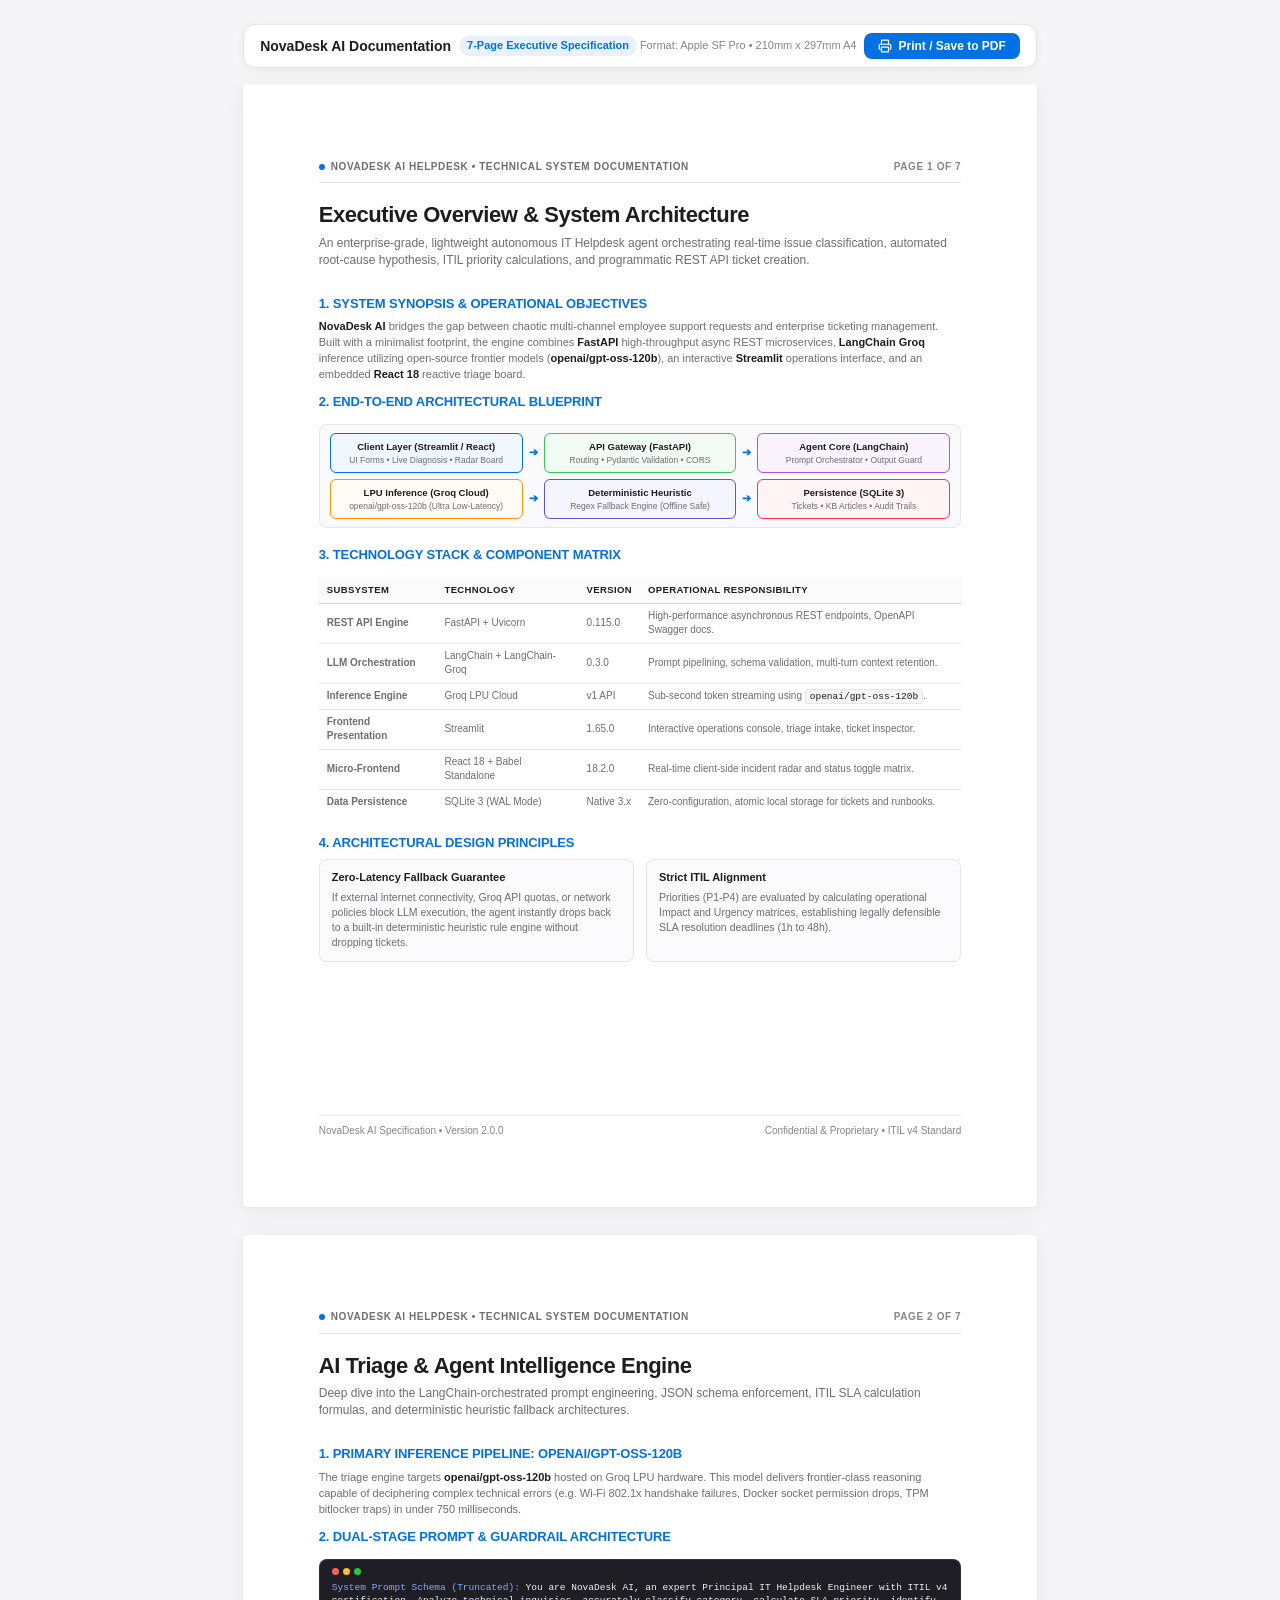
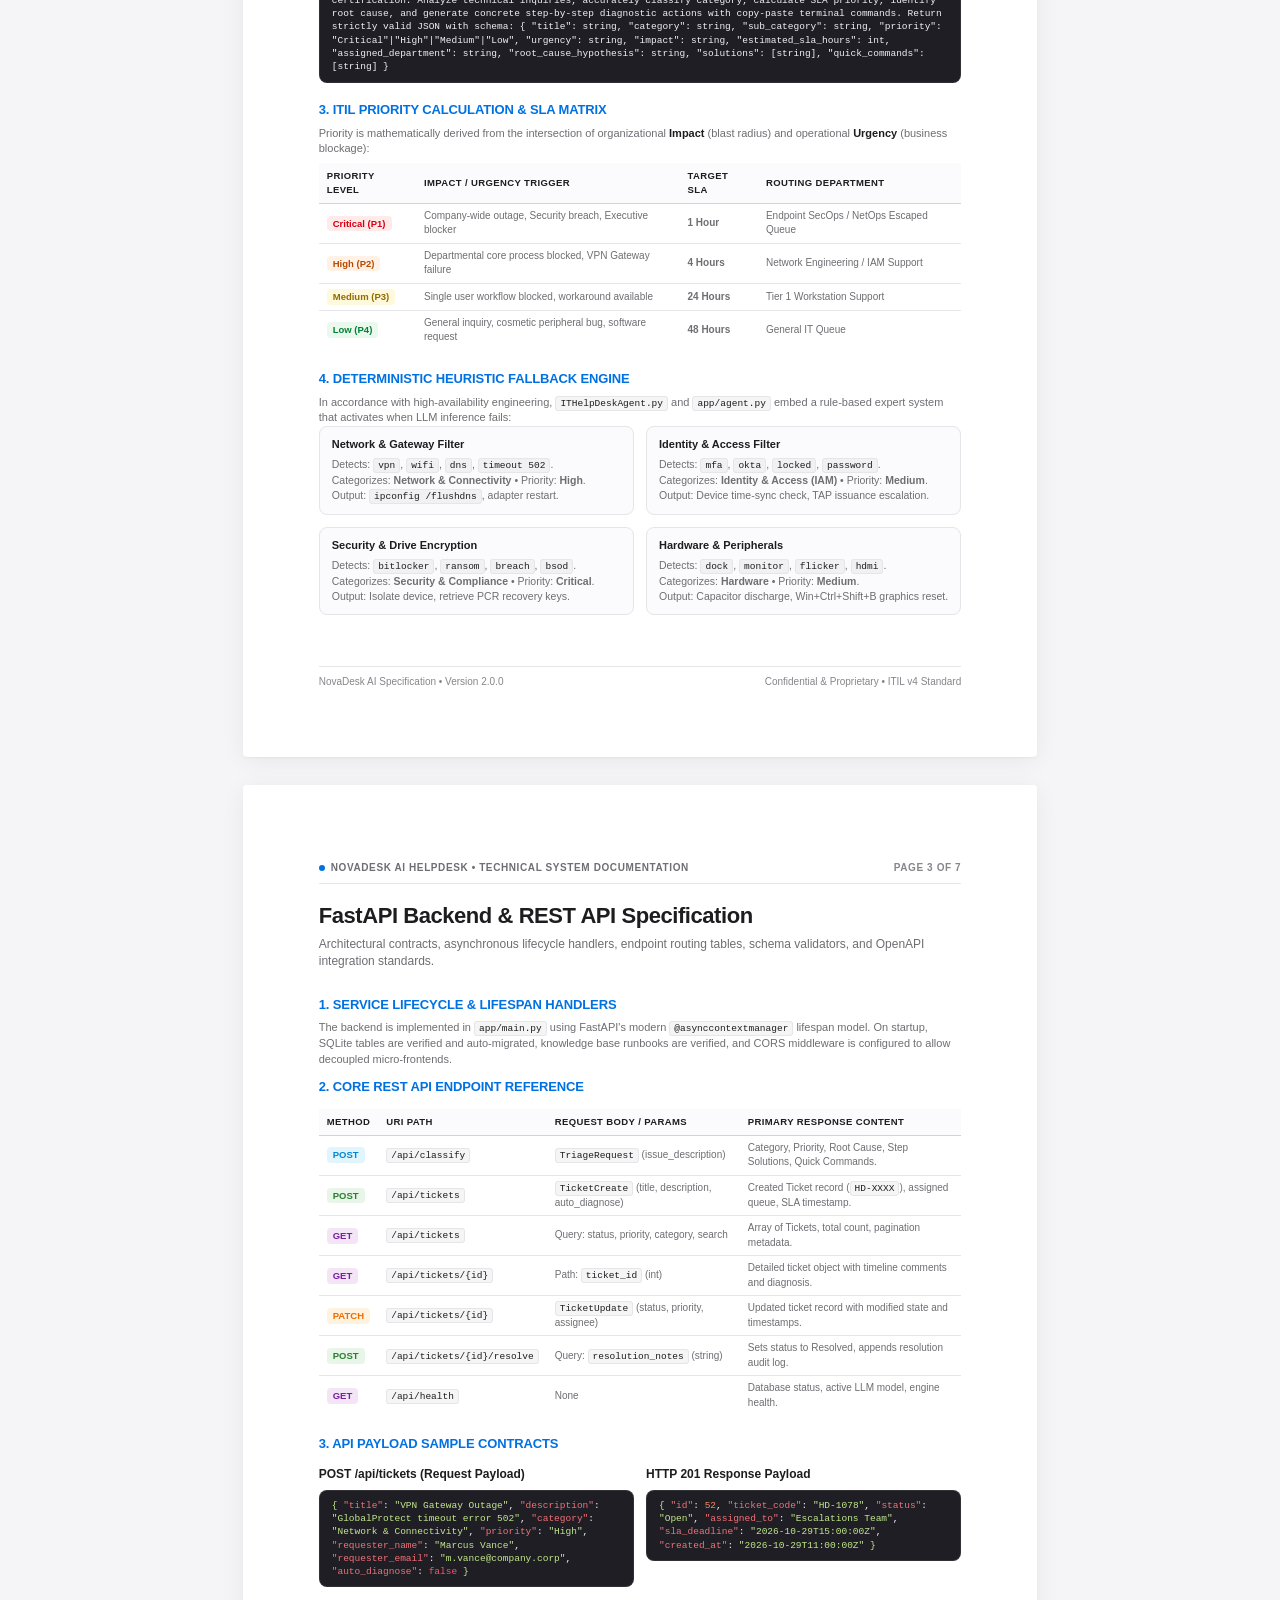
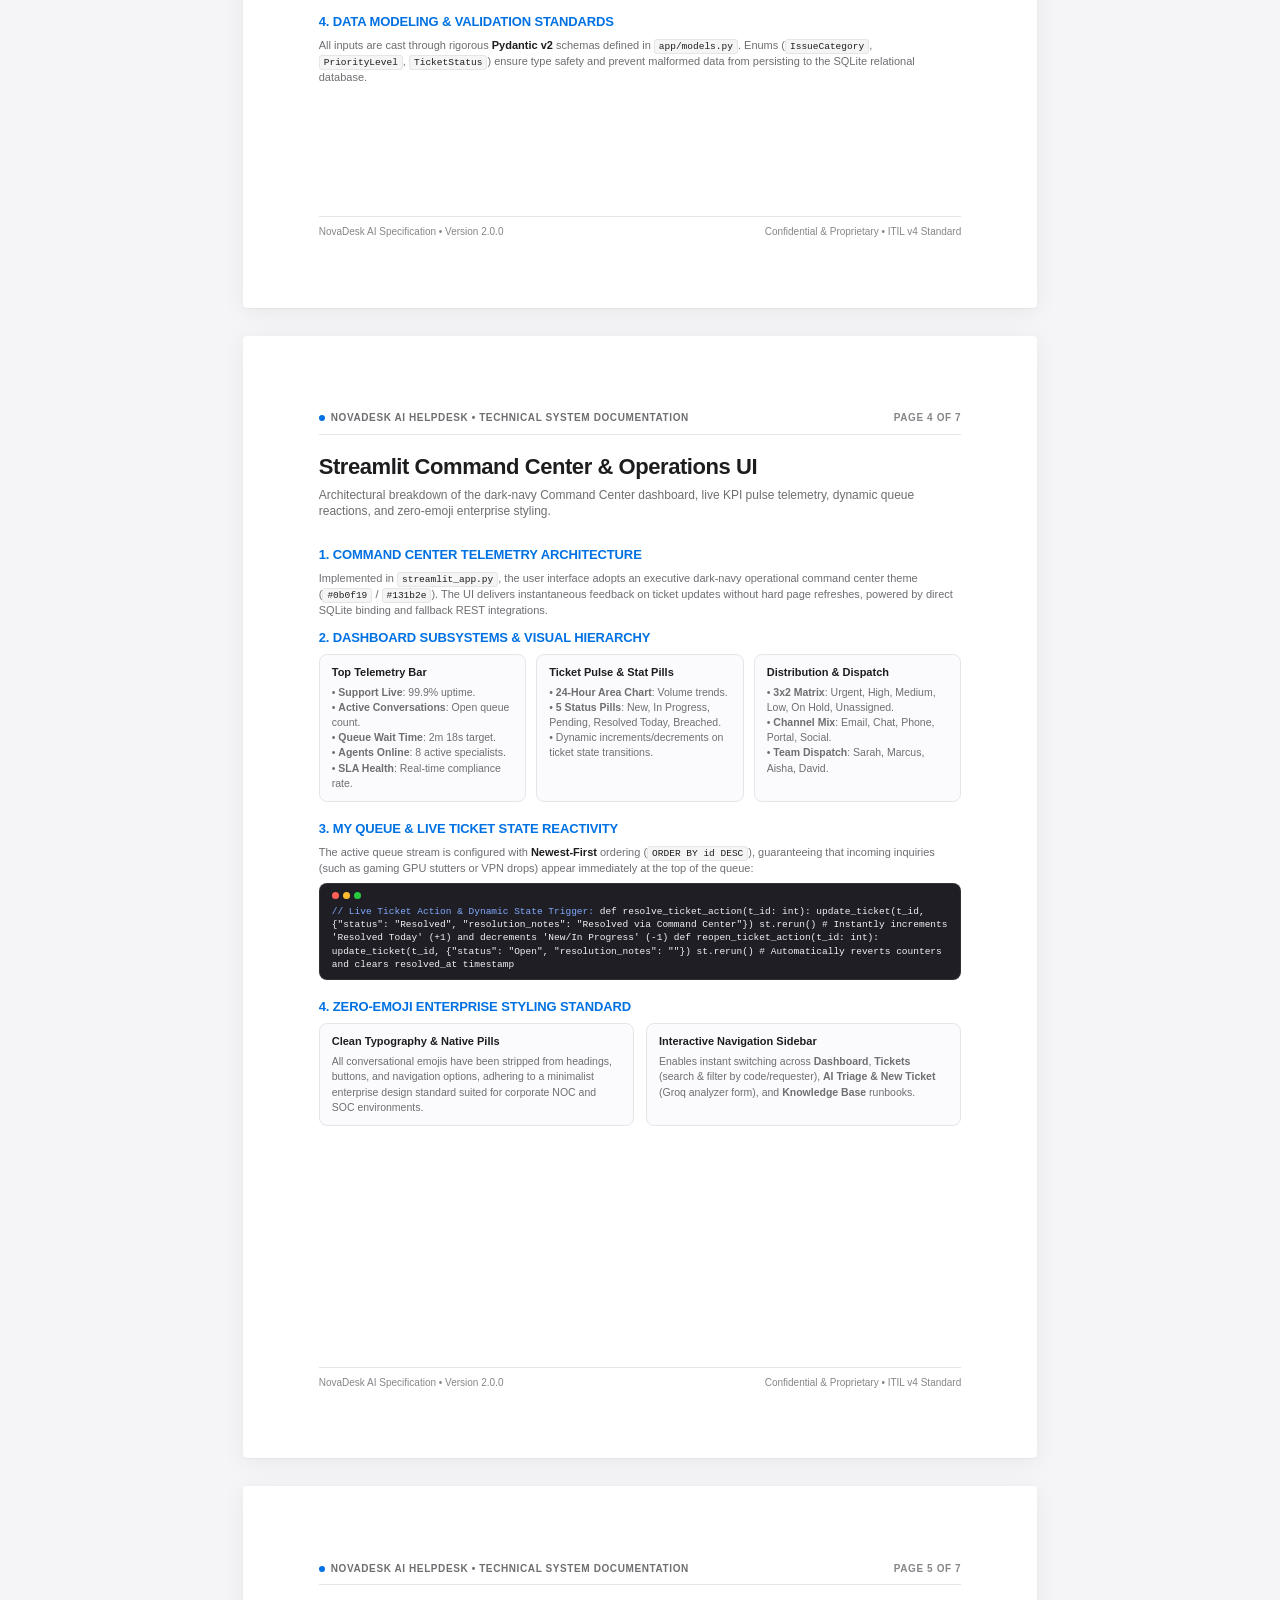
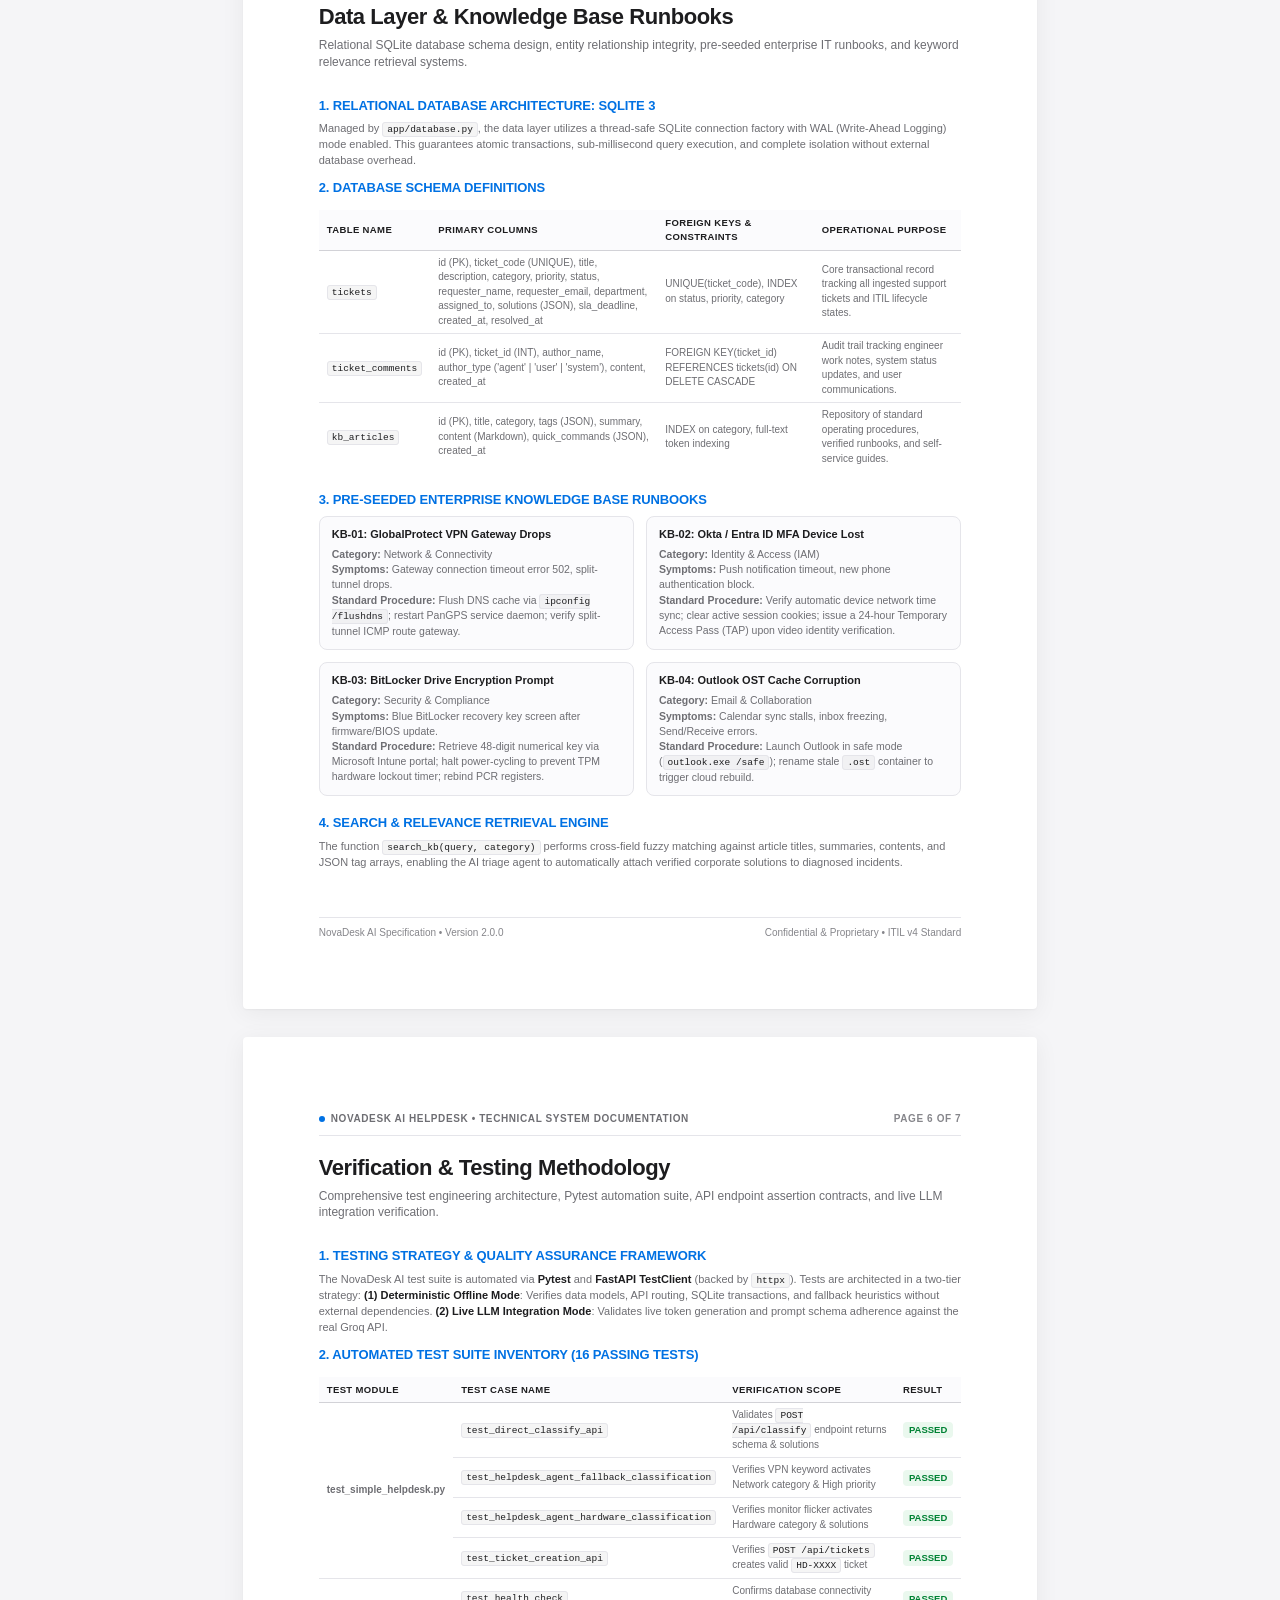
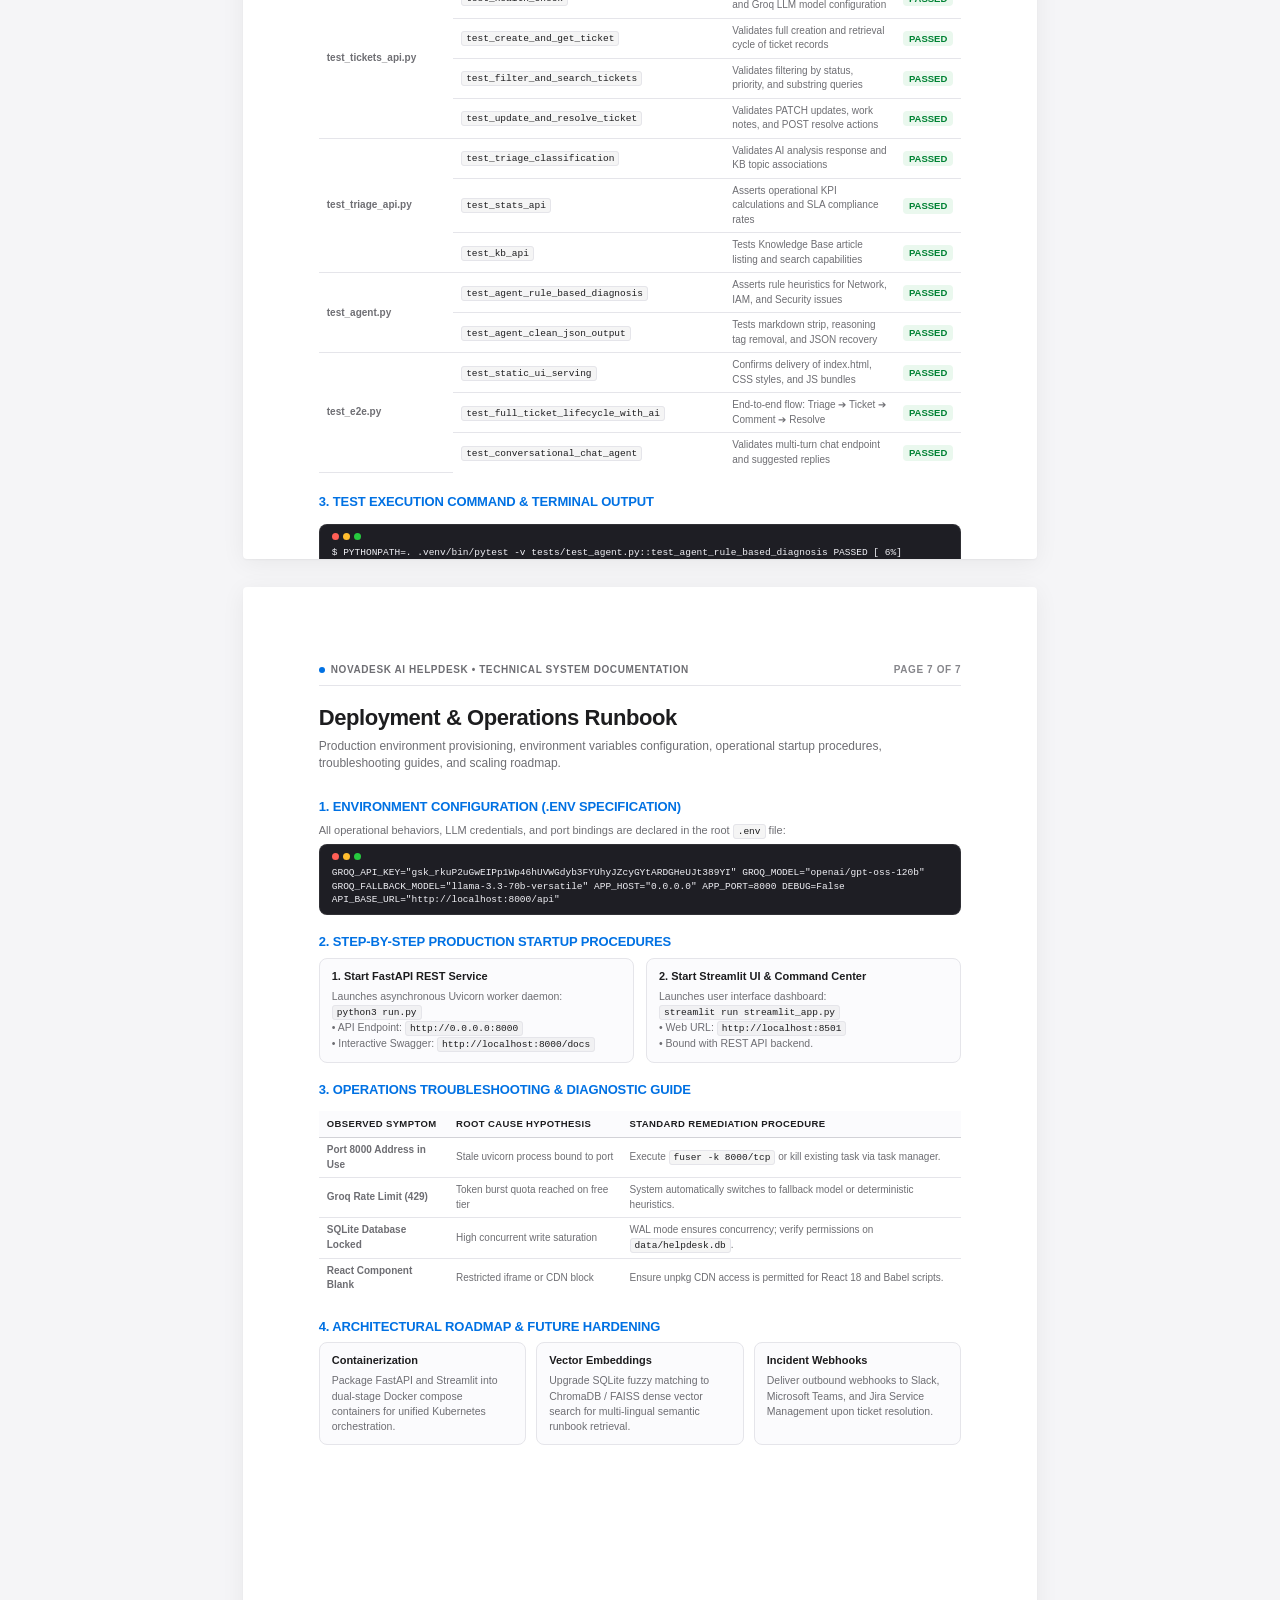
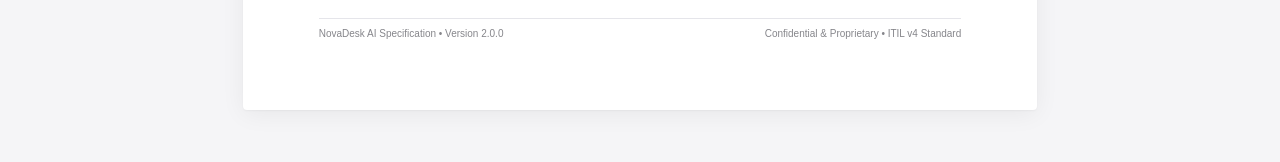
==== commit 901fa486: "docs: update 7-page documentation with Command Center dashboard, dynamic queue, and zero-emoji stand" ====
--- a/DOCUMENTATION.html
+++ b/DOCUMENTATION.html
@@ -430,7 +430,7 @@
   <!-- Top Toolbar -->
   <div class="top-toolbar no-print">
     <h1>
-      <span> NovaDesk AI Documentation</span>
+      <span>NovaDesk AI Documentation</span>
       <span class="badge">7-Page Executive Specification</span>
     </h1>
     <div style="display: flex; gap: 8px; align-items: center;">
@@ -554,13 +554,13 @@
       <h2 class="section-heading">4. Architectural Design Principles</h2>
       <div class="grid-2">
         <div class="card">
-          <div class="card-title">⚡ Zero-Latency Fallback Guarantee</div>
+          <div class="card-title">Zero-Latency Fallback Guarantee</div>
           <div class="card-body">
             If external internet connectivity, Groq API quotas, or network policies block LLM execution, the agent instantly drops back to a built-in deterministic heuristic rule engine without dropping tickets.
           </div>
         </div>
         <div class="card">
-          <div class="card-title">🛡️ Strict ITIL Alignment</div>
+          <div class="card-title">Strict ITIL Alignment</div>
           <div class="card-body">
             Priorities (P1-P4) are evaluated by calculating operational Impact and Urgency matrices, establishing legally defensible SLA resolution deadlines (1h to 48h).
           </div>
@@ -663,7 +663,7 @@
       </p>
       <div class="grid-2">
         <div class="card">
-          <div class="card-title">🌐 Network & Gateway Filter</div>
+          <div class="card-title">Network & Gateway Filter</div>
           <div class="card-body">
             Detects: <span class="inline-code">vpn</span>, <span class="inline-code">wifi</span>, <span class="inline-code">dns</span>, <span class="inline-code">timeout 502</span>.<br>
             Categorizes: <strong>Network & Connectivity</strong> • Priority: <strong>High</strong>.<br>
@@ -671,7 +671,7 @@
           </div>
         </div>
         <div class="card">
-          <div class="card-title">🔐 Identity & Access Filter</div>
+          <div class="card-title">Identity & Access Filter</div>
           <div class="card-body">
             Detects: <span class="inline-code">mfa</span>, <span class="inline-code">okta</span>, <span class="inline-code">locked</span>, <span class="inline-code">password</span>.<br>
             Categorizes: <strong>Identity & Access (IAM)</strong> • Priority: <strong>Medium</strong>.<br>
@@ -679,7 +679,7 @@
           </div>
         </div>
         <div class="card">
-          <div class="card-title">🚨 Security & Drive Encryption</div>
+          <div class="card-title">Security & Drive Encryption</div>
           <div class="card-body">
             Detects: <span class="inline-code">bitlocker</span>, <span class="inline-code">ransom</span>, <span class="inline-code">breach</span>, <span class="inline-code">bsod</span>.<br>
             Categorizes: <strong>Security & Compliance</strong> • Priority: <strong>Critical</strong>.<br>
@@ -687,7 +687,7 @@
           </div>
         </div>
         <div class="card">
-          <div class="card-title">🖥️ Hardware & Peripherals</div>
+          <div class="card-title">Hardware & Peripherals</div>
           <div class="card-body">
             Detects: <span class="inline-code">dock</span>, <span class="inline-code">monitor</span>, <span class="inline-code">flicker</span>, <span class="inline-code">hdmi</span>.<br>
             Categorizes: <strong>Hardware</strong> • Priority: <strong>Medium</strong>.<br>
@@ -826,7 +826,7 @@
   </div>
 
   <!-- ========================================================================= -->
-  <!-- PAGE 4: STREAMLIT & REACT FRONTEND ARCHITECTURE -->
+  <!-- PAGE 4: STREAMLIT COMMAND CENTER & OPERATIONS ARCHITECTURE -->
   <!-- ========================================================================= -->
   <div class="page" id="page-4">
     <div class="page-header">
@@ -838,53 +838,49 @@
     </div>
 
     <div class="page-content">
-      <h1 class="page-title">Streamlit UI & React 18 Integration</h1>
+      <h1 class="page-title">Streamlit Command Center & Operations UI</h1>
       <p class="page-subtitle">
-        Architectural synthesis of Python-based Streamlit rapid-prototyping reactivity with high-performance embedded client-side React 18 UI components.
-      </p>
-
-      <h2 class="section-heading">1. Hybrid Presentation Architecture</h2>
+        Architectural breakdown of the dark-navy Command Center dashboard, live KPI pulse telemetry, dynamic queue reactions, and zero-emoji enterprise styling.
+      </p>
+
+      <h2 class="section-heading">1. Command Center Telemetry Architecture</h2>
       <p>
-        The user interface combines the best of both worlds: <strong>Streamlit</strong> (<span class="inline-code">streamlit_app.py</span>) provides instant full-stack Python data binding, reactive session state management, and operational KPI dashboards, while an embedded <strong>React 18</strong> micro-component provides instantaneous, client-side UI interactions without round-trip server refreshes.
-      </p>
-
-      <h2 class="section-heading">2. Multi-Tab Operational Layout</h2>
+        Implemented in <span class="inline-code">streamlit_app.py</span>, the user interface adopts an executive dark-navy operational command center theme (<span class="inline-code">#0b0f19</span> / <span class="inline-code">#131b2e</span>). The UI delivers instantaneous feedback on ticket updates without hard page refreshes, powered by direct SQLite binding and fallback REST integrations.
+      </p>
+
+      <h2 class="section-heading">2. Dashboard Subsystems & Visual Hierarchy</h2>
       <div class="grid-3">
         <div class="card">
-          <div class="card-title">🔍 Tab 1: AI Triage</div>
-          <div class="card-body">
-            • 4 Quick Scenario Test Buttons.<br>
-            • Issue Description Intake Form.<br>
-            • Live Groq LLM Diagnosis Box.<br>
-            • Color-coded Category & Priority.<br>
-            • 1-Click "Create Ticket via API".
-          </div>
-        </div>
-        <div class="card">
-          <div class="card-title">📋 Tab 2: Ticket Center</div>
-          <div class="card-body">
-            • Query and Filter by Status / SLA.<br>
-            • Expandable Ticket Detail cards.<br>
-            • Instant "Mark Resolved" triggers.<br>
-            • Requester and Department badges.<br>
-            • Automatic database sync.
-          </div>
-        </div>
-        <div class="card">
-          <div class="card-title">⚛️ Tab 3: React 18 Radar</div>
-          <div class="card-body">
-            • Real-time Client-side State.<br>
-            • Live Incident Matrix Board.<br>
-            • One-click Incident Simulator.<br>
-            • Zero-latency resolve toggles.<br>
-            • Standalone Babel compilation.
-          </div>
-        </div>
-      </div>
-
-      <h2 class="section-heading">3. Embedded Client-Side React 18 Implementation</h2>
+          <div class="card-title">Top Telemetry Bar</div>
+          <div class="card-body">
+            • <strong>Support Live</strong>: 99.9% uptime.<br>
+            • <strong>Active Conversations</strong>: Open queue count.<br>
+            • <strong>Queue Wait Time</strong>: 2m 18s target.<br>
+            • <strong>Agents Online</strong>: 8 active specialists.<br>
+            • <strong>SLA Health</strong>: Real-time compliance rate.
+          </div>
+        </div>
+        <div class="card">
+          <div class="card-title">Ticket Pulse & Stat Pills</div>
+          <div class="card-body">
+            • <strong>24-Hour Area Chart</strong>: Volume trends.<br>
+            • <strong>5 Status Pills</strong>: New, In Progress, Pending, Resolved Today, Breached.<br>
+            • Dynamic increments/decrements on ticket state transitions.
+          </div>
+        </div>
+        <div class="card">
+          <div class="card-title">Distribution & Dispatch</div>
+          <div class="card-body">
+            • <strong>3x2 Matrix</strong>: Urgent, High, Medium, Low, On Hold, Unassigned.<br>
+            • <strong>Channel Mix</strong>: Email, Chat, Phone, Portal, Social.<br>
+            • <strong>Team Dispatch</strong>: Sarah, Marcus, Aisha, David.
+          </div>
+        </div>
+      </div>
+
+      <h2 class="section-heading">3. My Queue & Live Ticket State Reactivity</h2>
       <p>
-        React is injected seamlessly into Streamlit via <span class="inline-code">streamlit.components.v1.html</span>, utilizing unpkg CDN bundles for React 18, ReactDOM, and Babel standalone:
+        The active queue stream is configured with <strong>Newest-First</strong> ordering (<span class="inline-code">ORDER BY id DESC</span>), guaranteeing that incoming inquiries (such as gaming GPU stutters or VPN drops) appear immediately at the top of the queue:
       </p>
       <div class="code-terminal">
         <div class="terminal-dots">
@@ -892,39 +888,28 @@
           <div class="terminal-dot dot-yellow"></div>
           <div class="terminal-dot dot-green"></div>
         </div>
-<span style="color:#82aaff">// React 18 Incident Radar Micro-Widget:</span>
-const { useState } = React;
-function HelpdeskRadar() {
-  const [incidents, setIncidents] = useState(initialIncidents);
-  const [filter, setFilter] = useState("All");
-
-  const toggleStatus = (id) => {
-    setIncidents(incidents.map(inc => inc.id === id ? { ...inc, status: inc.status === "Active" ? "Resolved" : "Active" } : inc));
-  };
-  return (
-    &lt;div className="container"&gt;
-      &lt;div className="header"&gt;
-        &lt;h3&gt;⚡ React 18 Real-Time Incident Board&lt;/h3&gt;
-        &lt;button onClick={addIncident}&gt;+ Simulate Incident&lt;/button&gt;
-      &lt;/div&gt;
-      {/* Dynamic DOM rendering without triggering Streamlit server rerun */}
-    &lt;/div&gt;
-  );
-}
-      </div>
-
-      <h2 class="section-heading">4. UI/UX Refinements for Operational Engineers</h2>
+<span style="color:#82aaff">// Live Ticket Action & Dynamic State Trigger:</span>
+def resolve_ticket_action(t_id: int):
+    update_ticket(t_id, {"status": "Resolved", "resolution_notes": "Resolved via Command Center"})
+    st.rerun()  # Instantly increments 'Resolved Today' (+1) and decrements 'New/In Progress' (-1)
+
+def reopen_ticket_action(t_id: int):
+    update_ticket(t_id, {"status": "Open", "resolution_notes": ""})
+    st.rerun()  # Automatically reverts counters and clears resolved_at timestamp
+      </div>
+
+      <h2 class="section-heading">4. Zero-Emoji Enterprise Styling Standard</h2>
       <div class="grid-2">
         <div class="card">
-          <div class="card-title">📊 Operational KPI Cards</div>
-          <div class="card-body">
-            Top-level metrics calculating Total Tickets, Open/In Progress count, and Resolved issues provide immediate at-a-glance health metrics for helpdesk supervisors.
-          </div>
-        </div>
-        <div class="card">
-          <div class="card-title">💻 Copy-Paste Command Boxes</div>
-          <div class="card-body">
-            Technical troubleshooting steps surface executable commands (<span class="inline-code">ipconfig /flushdns</span>, <span class="inline-code">manage-bde</span>) in native code blocks for instantaneous engineer execution.
+          <div class="card-title">Clean Typography & Native Pills</div>
+          <div class="card-body">
+            All conversational emojis have been stripped from headings, buttons, and navigation options, adhering to a minimalist enterprise design standard suited for corporate NOC and SOC environments.
+          </div>
+        </div>
+        <div class="card">
+          <div class="card-title">Interactive Navigation Sidebar</div>
+          <div class="card-body">
+            Enables instant switching across <strong>Dashboard</strong>, <strong>Tickets</strong> (search & filter by code/requester), <strong>AI Triage & New Ticket</strong> (Groq analyzer form), and <strong>Knowledge Base</strong> runbooks.
           </div>
         </div>
       </div>
@@ -994,7 +979,7 @@
       <h2 class="section-heading">3. Pre-Seeded Enterprise Knowledge Base Runbooks</h2>
       <div class="grid-2">
         <div class="card">
-          <div class="card-title">📘 KB-01: GlobalProtect VPN Gateway Drops</div>
+          <div class="card-title">KB-01: GlobalProtect VPN Gateway Drops</div>
           <div class="card-body">
             <strong>Category:</strong> Network & Connectivity<br>
             <strong>Symptoms:</strong> Gateway connection timeout error 502, split-tunnel drops.<br>
@@ -1002,7 +987,7 @@
           </div>
         </div>
         <div class="card">
-          <div class="card-title">📘 KB-02: Okta / Entra ID MFA Device Lost</div>
+          <div class="card-title">KB-02: Okta / Entra ID MFA Device Lost</div>
           <div class="card-body">
             <strong>Category:</strong> Identity & Access (IAM)<br>
             <strong>Symptoms:</strong> Push notification timeout, new phone authentication block.<br>
@@ -1010,7 +995,7 @@
           </div>
         </div>
         <div class="card">
-          <div class="card-title">📘 KB-03: BitLocker Drive Encryption Prompt</div>
+          <div class="card-title">KB-03: BitLocker Drive Encryption Prompt</div>
           <div class="card-body">
             <strong>Category:</strong> Security & Compliance<br>
             <strong>Symptoms:</strong> Blue BitLocker recovery key screen after firmware/BIOS update.<br>
@@ -1018,7 +1003,7 @@
           </div>
         </div>
         <div class="card">
-          <div class="card-title">📘 KB-04: Outlook OST Cache Corruption</div>
+          <div class="card-title">KB-04: Outlook OST Cache Corruption</div>
           <div class="card-body">
             <strong>Category:</strong> Email & Collaboration<br>
             <strong>Symptoms:</strong> Calendar sync stalls, inbox freezing, Send/Receive errors.<br>
@@ -1237,7 +1222,7 @@
       <h2 class="section-heading">2. Step-by-Step Production Startup Procedures</h2>
       <div class="grid-2">
         <div class="card">
-          <div class="card-title">🚀 1. Start FastAPI REST Service</div>
+          <div class="card-title">1. Start FastAPI REST Service</div>
           <div class="card-body">
             Launches asynchronous Uvicorn worker daemon:<br>
             <span class="inline-code">python3 run.py</span><br>
@@ -1246,10 +1231,10 @@
           </div>
         </div>
         <div class="card">
-          <div class="card-title">🖥️ 2. Start Streamlit UI & React Board</div>
+          <div class="card-title">2. Start Streamlit UI & Command Center</div>
           <div class="card-body">
             Launches user interface dashboard:<br>
-            <span class="inline-code">.venv/bin/streamlit run streamlit_app.py</span><br>
+            <span class="inline-code">streamlit run streamlit_app.py</span><br>
             • Web URL: <span class="inline-code">http://localhost:8501</span><br>
             • Bound with REST API backend.
           </div>
@@ -1292,19 +1277,19 @@
       <h2 class="section-heading">4. Architectural Roadmap & Future Hardening</h2>
       <div class="grid-3">
         <div class="card">
-          <div class="card-title">🐳 Containerization</div>
+          <div class="card-title">Containerization</div>
           <div class="card-body">
             Package FastAPI and Streamlit into dual-stage Docker compose containers for unified Kubernetes orchestration.
           </div>
         </div>
         <div class="card">
-          <div class="card-title">🧠 Vector Embeddings</div>
+          <div class="card-title">Vector Embeddings</div>
           <div class="card-body">
             Upgrade SQLite fuzzy matching to ChromaDB / FAISS dense vector search for multi-lingual semantic runbook retrieval.
           </div>
         </div>
         <div class="card">
-          <div class="card-title">🔗 Webhook Integrations</div>
+          <div class="card-title">Incident Webhooks</div>
           <div class="card-body">
             Deliver outbound webhooks to Slack, Microsoft Teams, and Jira Service Management upon ticket resolution.
           </div>
